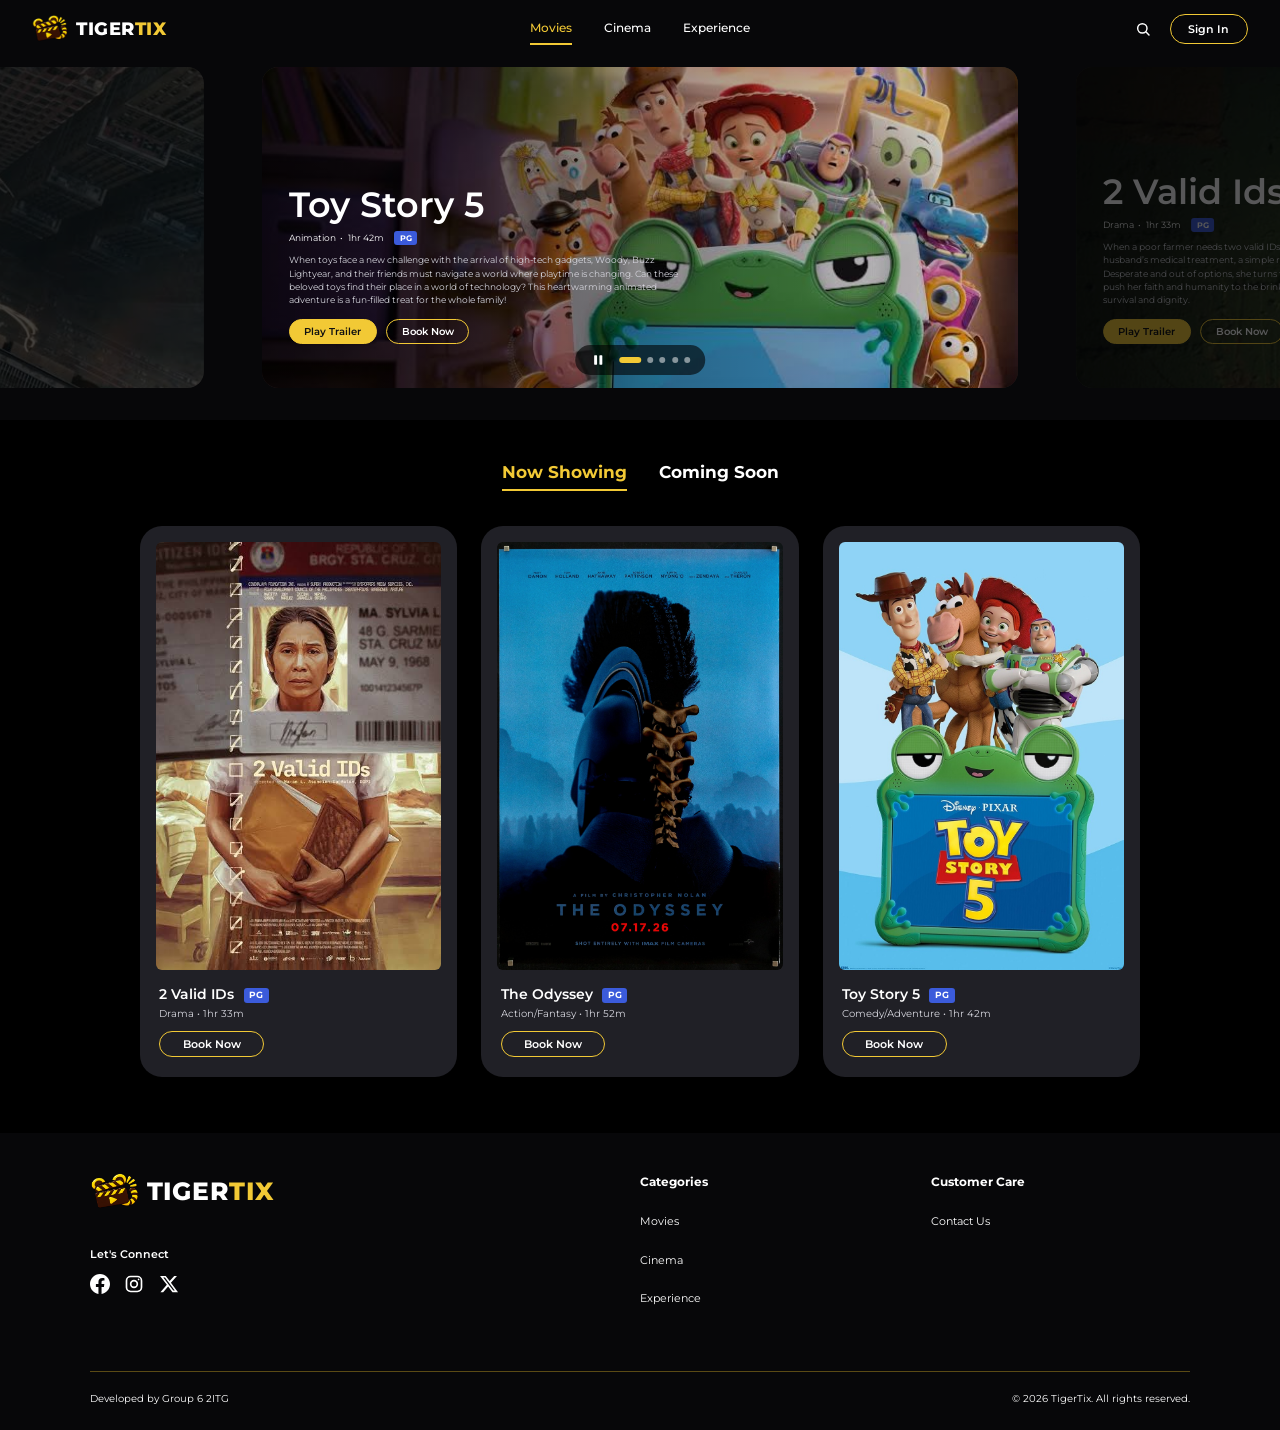
==== account-settings.html @ 4e39dcb6 "Latest Change" ====
<!DOCTYPE html>
<html lang="en">

<head>
  <meta charset="UTF-8">
  <meta name="viewport" content="width=device-width, initial-scale=1.0">
  <title>Account Settings | TigerTix</title>
  <link rel="preconnect" href="https://fonts.googleapis.com">
  <link rel="preconnect" href="https://fonts.gstatic.com" crossorigin>
  <link href="https://fonts.googleapis.com/css2?family=Montserrat:wght@400;500;600;700;800&display=swap"
    rel="stylesheet">
  <link rel="stylesheet" href="styles.css">
  <link rel="stylesheet" href="auth-modal.css">
</head>

<body>

  <!-- ================= HEADER ================= -->
  <header class="site-header">
    <a href="index.html" class="brand" aria-label="TigerTix home">
      <img src="images/logo.png" alt="TigerTix logo" class="brand-logo">
      <span class="brand-text">TIGER<span>TIX</span></span>
    </a>

    <nav class="main-nav" aria-label="Main navigation">
      <a href="index.html">Movies</a>
      <a href="cinema.html">Cinema</a>
      <a href="experience.html">Experience</a>
    </nav>

    <div class="header-actions">
      <!-- GUEST STATE -->
      <a href="#" class="btn btn-outline btn-sm" id="navSignInBtn">Sign In</a>

      <!-- SIGNED-IN STATE (hidden by default; JS reveals it) -->
      <div class="nav-user-area" id="navUserArea" role="button" tabindex="0" aria-haspopup="true" aria-expanded="false"
        aria-label="User menu">
        <!-- Yellow profile icon -->
        <div class="nav-avatar" aria-hidden="true">
          <svg viewBox="0 0 24 24" xmlns="http://www.w3.org/2000/svg">
            <path
              d="M12 12c2.7 0 4.8-2.1 4.8-4.8S14.7 2.4 12 2.4 7.2 4.5 7.2 7.2 9.3 12 12 12zm0 2.4c-3.2 0-9.6 1.6-9.6 4.8v2.4h19.2v-2.4c0-3.2-6.4-4.8-9.6-4.8z" />
          </svg>
        </div>
        <!-- Personalized greeting -->
        <span class="nav-greeting" id="navGreeting">Hi, User!</span>
        <!-- Chevron -->
        <svg class="nav-chevron" viewBox="0 0 24 24" fill="none" stroke-width="2.5" stroke-linecap="round"
          stroke-linejoin="round" aria-hidden="true">
          <polyline points="6 9 12 15 18 9"></polyline>
        </svg>

        <!-- Dropdown -->
        <div class="nav-dropdown" id="navDropdown" role="menu">
          <a href="account-settings.html" role="menuitem" class="is-active">Account Details</a>
          <a href="account-settings.html#bookings" role="menuitem">Bookings &amp; Transactions</a>
          <a href="account-settings.html#password" role="menuitem">Change Password</a>
          <div class="nav-dropdown-divider"></div>
          <a href="#" class="nav-signout" id="navSignOut" role="menuitem">Log Out</a>
        </div>
      </div>
    </div>
  </header>

  <!-- ================= ACCOUNT SETTINGS CONTENT ================= -->
  <main>
    <div class="acct-page">

      <!-- ---- Sidebar ---- -->
      <aside class="acct-sidebar">
        <div class="acct-avatar-wrap" aria-hidden="true">
          <svg viewBox="0 0 24 24" xmlns="http://www.w3.org/2000/svg">
            <path
              d="M12 12c2.7 0 4.8-2.1 4.8-4.8S14.7 2.4 12 2.4 7.2 4.5 7.2 7.2 9.3 12 12 12zm0 2.4c-3.2 0-9.6 1.6-9.6 4.8v2.4h19.2v-2.4c0-3.2-6.4-4.8-9.6-4.8z" />
          </svg>
        </div>
        <p class="acct-sidebar-name" id="sidebarName">User</p>
        <p class="acct-sidebar-email" id="sidebarEmail">user@email.com</p>
        <div class="acct-sidebar-divider"></div>
        <nav class="acct-sidebar-nav" aria-label="Account navigation">
          <a href="#" class="is-active" data-panel="details">Account Details</a>
          <a href="#" data-panel="bookings">Bookings &amp; Transactions</a>
          <a href="#" data-panel="password">Change Password</a>
          <div class="acct-sidebar-divider" style="margin:0.5rem 0"></div>
          <a href="#" class="acct-logout" id="acctLogout">Log Out</a>
        </nav>
      </aside>

      <!-- ---- Main panel ---- -->
      <section class="acct-panel" aria-live="polite">

        <!-- ACCOUNT DETAILS -->
        <div class="acct-view is-active" id="panelDetails">
          <h2 class="acct-panel-title">Edit Details</h2>
          <form id="acctDetailsForm" novalidate>
            <div class="acct-field">
              <label class="acct-label" for="acctName">Full Name</label>
              <input class="acct-input" type="text" id="acctName" placeholder="Your full name" autocomplete="name">
            </div>
            <div class="acct-field">
              <label class="acct-label" for="acctEmail">Email Address</label>
              <input class="acct-input" type="email" id="acctEmail" placeholder="Your email address"
                autocomplete="email">
            </div>
            <div class="acct-field">
              <label class="acct-label" for="acctPhone">Contact Number</label>
              <input class="acct-input" type="tel" id="acctPhone" placeholder="+63 9XX XXX XXXX" autocomplete="tel">
            </div>
            <div class="acct-panel-actions">
              <button class="acct-btn-save" type="submit">Save Changes</button>
              <button class="acct-btn-cancel" type="button" id="acctCancelDetails">Cancel</button>
            </div>
          </form>
        </div>

        <!-- BOOKINGS & TRANSACTIONS -->
        <div class="acct-view" id="panelBookings">
          <div class="acct-bookings-header">
            <h2 class="acct-panel-title" style="margin-bottom:0.25rem;">Bookings &amp; Transactions</h2>
            <p class="acct-panel-subtitle">Your upcoming and past reservations.</p>
            <div class="acct-filter-tabs">
              <button type="button" class="acct-filter-tab is-active" data-filter="all">All</button>
              <button type="button" class="acct-filter-tab" data-filter="upcoming">Upcoming</button>
              <button type="button" class="acct-filter-tab" data-filter="history">History</button>
            </div>
          </div>

          <div class="acct-bookings-list" id="acctBookingsList">
            <!-- Populated dynamically via JS -->
          </div>
        </div>

        <!-- CHANGE PASSWORD -->
        <div class="acct-view" id="panelPassword">
          <h2 class="acct-panel-title">Change Password</h2>
          <form id="acctPasswordForm" novalidate>
            <div class="acct-field">
              <label class="acct-label" for="acctCurrentPwd">Current Password</label>
              <div class="pw-field-wrap">
                <input class="acct-input" type="password" id="acctCurrentPwd" placeholder="Enter current password"
                  autocomplete="current-password">
                <button type="button" class="pw-toggle-btn" aria-label="Show/hide password">
                  <svg class="eye-icon" xmlns="http://www.w3.org/2000/svg" width="18" height="18" viewBox="0 0 24 24"
                    fill="none" stroke="currentColor" stroke-width="2" stroke-linecap="round" stroke-linejoin="round">
                    <path d="M1 12s4-8 11-8 11 8 11 8-4 8-11 8-11-8z" />
                    <circle cx="12" cy="12" r="3" />
                  </svg>
                  <svg class="eye-off-icon" xmlns="http://www.w3.org/2000/svg" width="18" height="18"
                    viewBox="0 0 24 24" fill="none" stroke="currentColor" stroke-width="2" stroke-linecap="round"
                    stroke-linejoin="round" style="display:none">
                    <path
                      d="M17.94 17.94A10.07 10.07 0 0 1 12 20c-7 0-11-8-11-8a18.45 18.45 0 0 1 5.06-5.94M9.9 4.24A9.12 9.12 0 0 1 12 4c7 0 11 8 11 8a18.5 18.5 0 0 1-2.16 3.19m-6.72-1.07a3 3 0 1 1-4.24-4.24" />
                    <line x1="1" y1="1" x2="23" y2="23" />
                  </svg>
                </button>
              </div>
            </div>
            <div class="acct-field">
              <label class="acct-label" for="acctNewPwd">New Password</label>
              <div class="pw-field-wrap">
                <input class="acct-input" type="password" id="acctNewPwd" placeholder="Enter your password"
                  autocomplete="new-password">
                <button type="button" class="pw-toggle-btn" aria-label="Show/hide password">
                  <svg class="eye-icon" xmlns="http://www.w3.org/2000/svg" width="18" height="18" viewBox="0 0 24 24"
                    fill="none" stroke="currentColor" stroke-width="2" stroke-linecap="round" stroke-linejoin="round">
                    <path d="M1 12s4-8 11-8 11 8 11 8-4 8-11 8-11-8z" />
                    <circle cx="12" cy="12" r="3" />
                  </svg>
                  <svg class="eye-off-icon" xmlns="http://www.w3.org/2000/svg" width="18" height="18"
                    viewBox="0 0 24 24" fill="none" stroke="currentColor" stroke-width="2" stroke-linecap="round"
                    stroke-linejoin="round" style="display:none">
                    <path
                      d="M17.94 17.94A10.07 10.07 0 0 1 12 20c-7 0-11-8-11-8a18.45 18.45 0 0 1 5.06-5.94M9.9 4.24A9.12 9.12 0 0 1 12 4c7 0 11 8 11 8a18.5 18.5 0 0 1-2.16 3.19m-6.72-1.07a3 3 0 1 1-4.24-4.24" />
                    <line x1="1" y1="1" x2="23" y2="23" />
                  </svg>
                </button>
              </div>
            </div>
            <div class="acct-field">
              <label class="acct-label" for="acctConfirmPwd">Confirm New Password</label>
              <div class="pw-field-wrap">
                <input class="acct-input" type="password" id="acctConfirmPwd" placeholder="Re-enter new password"
                  autocomplete="new-password">
                <button type="button" class="pw-toggle-btn" aria-label="Show/hide password">
                  <svg class="eye-icon" xmlns="http://www.w3.org/2000/svg" width="18" height="18" viewBox="0 0 24 24"
                    fill="none" stroke="currentColor" stroke-width="2" stroke-linecap="round" stroke-linejoin="round">
                    <path d="M1 12s4-8 11-8 11 8 11 8-4 8-11 8-11-8z" />
                    <circle cx="12" cy="12" r="3" />
                  </svg>
                  <svg class="eye-off-icon" xmlns="http://www.w3.org/2000/svg" width="18" height="18"
                    viewBox="0 0 24 24" fill="none" stroke="currentColor" stroke-width="2" stroke-linecap="round"
                    stroke-linejoin="round" style="display:none">
                    <path
                      d="M17.94 17.94A10.07 10.07 0 0 1 12 20c-7 0-11-8-11-8a18.45 18.45 0 0 1 5.06-5.94M9.9 4.24A9.12 9.12 0 0 1 12 4c7 0 11 8 11 8a18.5 18.5 0 0 1-2.16 3.19m-6.72-1.07a3 3 0 1 1-4.24-4.24" />
                    <line x1="1" y1="1" x2="23" y2="23" />
                  </svg>
                </button>
              </div>
            </div>
            <div class="acct-panel-actions">
              <button class="acct-btn-save" type="submit">Update Password</button>
              <button class="acct-btn-cancel" type="button" id="acctCancelPwd">Cancel</button>
            </div>
          </form>
        </div>

      </section>
    </div>
  </main>

  <!-- ================= FOOTER ================= -->
  <footer class="site-footer">
    <div class="footer-top">
      <div class="footer-brand">
        <a href="index.html" class="brand brand--lg" aria-label="TigerTix home">
          <img src="images/logo.png" alt="TigerTix logo" class="brand-logo brand-logo--lg">
          <span class="brand-text">TIGER<span>TIX</span></span>
        </a>
        <p class="connect-label">Let's Connect</p>
        <div class="socials">
          <a href="#" aria-label="Facebook">
            <svg width="20" height="20" viewBox="0 0 24 24" fill="currentColor" aria-hidden="true">
              <path
                d="M24 12.07C24 5.4 18.63 0 12 0S0 5.4 0 12.07C0 18.1 4.39 23.1 10.13 24v-8.44H7.08v-3.49h3.05V9.41c0-3.02 1.79-4.69 4.53-4.69 1.31 0 2.69.24 2.69.24v2.97h-1.52c-1.49 0-1.96.93-1.96 1.88v2.26h3.33l-.53 3.49h-2.8V24C19.61 23.1 24 18.1 24 12.07z" />
            </svg>
          </a>
          <a href="#" aria-label="Instagram">
            <svg width="20" height="20" viewBox="0 0 24 24" fill="none" stroke="currentColor" stroke-width="2"
              stroke-linecap="round" stroke-linejoin="round" aria-hidden="true">
              <rect x="3" y="3" width="18" height="18" rx="5"></rect>
              <circle cx="12" cy="12" r="4"></circle>
              <circle cx="17.5" cy="6.5" r="1" fill="currentColor" stroke="none"></circle>
            </svg>
          </a>
          <a href="#" aria-label="X (Twitter)">
            <svg width="20" height="20" viewBox="0 0 24 24" fill="currentColor" aria-hidden="true">
              <path
                d="M18.244 2.25h3.308l-7.227 8.26 8.502 11.24H16.17l-5.214-6.817L4.99 21.75H1.68l7.73-8.835L1.254 2.25H8.08l4.713 6.231zm-1.161 17.52h1.833L7.084 4.126H5.117z" />
            </svg>
          </a>
        </div>
      </div>
      <nav class="footer-col" aria-label="Categories">
        <h4>Categories</h4>
        <ul>
          <li><a href="index.html">Movies</a></li>
          <li><a href="cinema.html">Cinema</a></li>
          <li><a href="experience.html">Experience</a></li>
        </ul>
      </nav>
      <nav class="footer-col" aria-label="Customer care">
        <h4>Customer Care</h4>
        <ul>
          <li><a href="#">Contact Us</a></li>
        </ul>
      </nav>
    </div>
    <div class="footer-bottom">
      <p>Developed by Group 6 2ITG</p>
      <p>&copy; 2026 TigerTix. All rights reserved.</p>
    </div>
  </footer>

  <!-- AUTH MODAL (needed so auth-modal.js can wire logout) -->
  <div class="auth-overlay" id="authOverlay" aria-hidden="true" role="dialog" aria-modal="true"
    aria-labelledby="authDialogTitle">
    <div class="auth-card">
      <header class="auth-topbar">
        <a class="auth-topbar-brand" href="index.html" tabindex="-1">
          <img src="images/logo.png" alt="">
          <span>TIGER<span class="tix">TIX</span></span>
        </a>
        <button class="auth-close-btn" id="authCloseBtn" type="button" aria-label="Close">Back to home</button>
      </header>
      <div class="auth-body">
        <div class="auth-promo" aria-hidden="true">
          <div class="auth-film-left" id="authFilmLeft"></div>
          <div class="auth-film-right" id="authFilmRight"></div>
          <p class="auth-promo-eyebrow">Welcome to TigerTix</p>
          <h2 class="auth-promo-title" id="authDialogTitle">Your seat is<br>waiting.</h2>
          <p class="auth-promo-desc">Log in or sign up to reserve seats and get your e-ticket via email.</p>
          <div class="auth-ticket">
            <div class="auth-ticket-header">
              <span class="auth-ticket-title">TIGERTIX PASS</span>
              <span class="auth-ticket-admit">ADMIT ONE</span>
            </div>
            <div class="auth-ticket-row"><span class="auth-ticket-label">Movie</span>
              <div class="auth-ticket-bar w70"></div>
            </div>
            <div class="auth-ticket-row"><span class="auth-ticket-label">Cinema</span>
              <div class="auth-ticket-bar w55"></div>
            </div>
            <div class="auth-ticket-row"><span class="auth-ticket-label">Seat</span>
              <div class="auth-ticket-bar w35"></div>
            </div>
          </div>
        </div>
        <div class="auth-form-panel">
          <div class="auth-tabs" role="tablist">
            <button class="auth-tab active" id="authTabSignup" type="button" role="tab" aria-selected="true"
              aria-controls="authViewSignup">Sign Up</button>
            <button class="auth-tab" id="authTabLogin" type="button" role="tab" aria-selected="false"
              aria-controls="authViewLogin">Log In</button>
          </div>
          <div class="auth-view active" id="authViewSignup" role="tabpanel">
            <h3 class="auth-view-title">Create your account</h3>
            <form id="authFormSignup" novalidate>
              <div class="auth-field"><label class="auth-label" for="authSignupName">Full name</label><input
                  class="auth-input" type="text" id="authSignupName" placeholder="Enter your full name"
                  autocomplete="name" required></div>
              <div class="auth-field"><label class="auth-label" for="authSignupEmail">Email Address</label><input
                  class="auth-input" type="email" id="authSignupEmail" placeholder="Enter your email address"
                  autocomplete="email" required></div>
              <div class="auth-field"><label class="auth-label" for="authSignupPwd">Password</label><input
                  class="auth-input" type="password" id="authSignupPwd" placeholder="At least 8 characters"
                  autocomplete="new-password" required></div>
              <div class="auth-pwd-rules">
                <p class="auth-pwd-rules-title">Your password must include at least:</p>
                <div class="auth-pwd-rule" id="authRuleLen"><span class="auth-rule-dot"><svg viewBox="0 0 24 24">
                      <polyline points="20 6 9 17 4 12" />
                    </svg></span>8 characters</div>
                <div class="auth-pwd-rule" id="authRuleUpper"><span class="auth-rule-dot"><svg viewBox="0 0 24 24">
                      <polyline points="20 6 9 17 4 12" />
                    </svg></span>1 uppercase letter (A–Z)</div>
                <div class="auth-pwd-rule" id="authRuleNum"><span class="auth-rule-dot"><svg viewBox="0 0 24 24">
                      <polyline points="20 6 9 17 4 12" />
                    </svg></span>1 number (0–9)</div>
                <div class="auth-pwd-rule" id="authRuleSpecial"><span class="auth-rule-dot"><svg viewBox="0 0 24 24">
                      <polyline points="20 6 9 17 4 12" />
                    </svg></span>1 special character (!@#$%^&amp;*)</div>
              </div>
              <div class="auth-field"><label class="auth-label" for="authSignupConfirm">Confirm password</label><input
                  class="auth-input" type="password" id="authSignupConfirm" placeholder="Re-enter your password"
                  autocomplete="new-password" required></div>
              <button class="auth-submit" type="submit">Sign Up</button>
              <p class="auth-switch-prompt">Already have an account? <button type="button" id="authToLogin">Log
                  In</button></p>
            </form>
          </div>
          <div class="auth-view" id="authViewLogin" role="tabpanel">
            <h3 class="auth-view-title">Welcome back</h3>
            <form id="authFormLogin" novalidate>
              <div class="auth-field"><label class="auth-label" for="authLoginEmail">Email Address</label><input
                  class="auth-input" type="email" id="authLoginEmail" placeholder="Enter your email address"
                  autocomplete="email" required></div>
              <div class="auth-field"><label class="auth-label" for="authLoginPwd">Password</label><input
                  class="auth-input" type="password" id="authLoginPwd" placeholder="Enter your password"
                  autocomplete="current-password" required></div>
              <div class="auth-options-row">
                <label class="auth-remember"><input type="checkbox" id="authLoginRemember" checked>Remember me</label>
                <a href="#" class="auth-forgot" onclick="return false;">Forgot Password?</a>
              </div>
              <button class="auth-submit" type="submit">Log in</button>
              <p class="auth-switch-prompt">New to TigerTix? <button type="button" id="authToSignup">Sign Up</button>
              </p>
            </form>
          </div>
        </div>
      </div>
    </div>
  </div>

  <script src="auth-modal.js"></script>

  <script>
    /* Account Settings page — panel switching + pre-fill from localStorage */
    (function () {
      'use strict';

      /* ---- Pre-fill sidebar & form with stored user ---- */
      function fillUserData() {
        var user = window.TigerAuth && window.TigerAuth.getUser();
        if (!user) {
          /* Not signed in — redirect to home */
          window.location.href = 'index.html';
          return;
        }
        var sidebarName = document.getElementById('sidebarName');
        var sidebarEmail = document.getElementById('sidebarEmail');
        var acctName = document.getElementById('acctName');
        var acctEmail = document.getElementById('acctEmail');

        if (sidebarName) sidebarName.textContent = user.name || 'User';
        if (sidebarEmail) sidebarEmail.textContent = user.email || '';
        if (acctName) acctName.value = user.name || '';
        if (acctEmail) acctEmail.value = user.email || '';
      }

      /* ---- Panel switching ---- */
      var panelMap = {
        details: document.getElementById('panelDetails'),
        bookings: document.getElementById('panelBookings'),
        password: document.getElementById('panelPassword')
      };

      function showPanel(key) {
        Object.keys(panelMap).forEach(function (k) {
          if (!panelMap[k]) return;
          panelMap[k].classList.toggle('is-active', k === key);
        });
        /* Update sidebar active link */
        document.querySelectorAll('.acct-sidebar-nav a[data-panel]').forEach(function (a) {
          a.classList.toggle('is-active', a.dataset.panel === key);
        });
      }

      document.querySelectorAll('.acct-sidebar-nav a[data-panel]').forEach(function (a) {
        a.addEventListener('click', function (e) {
          e.preventDefault();
          showPanel(a.dataset.panel);
        });
      });

      /* Handle hash on load (#bookings, #password) */
      var hash = window.location.hash.replace('#', '');
      if (panelMap[hash]) showPanel(hash);

      /* ---- Log Out button in sidebar ---- */
      var logoutBtn = document.getElementById('acctLogout');
      if (logoutBtn) {
        logoutBtn.addEventListener('click', function (e) {
          e.preventDefault();
          if (window.TigerAuth) window.TigerAuth.logout();
          window.location.href = 'index.html';
        });
      }

      /* ---- Save Details form ---- */
      var detailsForm = document.getElementById('acctDetailsForm');
      if (detailsForm) {
        detailsForm.addEventListener('submit', function (e) {
          e.preventDefault();
          var name = (document.getElementById('acctName').value || '').trim();
          var email = (document.getElementById('acctEmail').value || '').trim();
          if (window.TigerAuth && name) {
            /* ↑ Replace with real API call. On success → TigerAuth.login(name, email) */
            window.TigerAuth.login(name, email);
          }
          fillUserData();
          alert('Changes saved!');
        });
      }

      /* ---- Cancel buttons ---- */
      var cancelDetails = document.getElementById('acctCancelDetails');
      if (cancelDetails) cancelDetails.addEventListener('click', fillUserData);

      var cancelPwd = document.getElementById('acctCancelPwd');
      if (cancelPwd) {
        cancelPwd.addEventListener('click', function () {
          document.getElementById('acctPasswordForm').reset();
        });
      }

      /* ---- Change Password form ---- */
      var pwdForm = document.getElementById('acctPasswordForm');
      if (pwdForm) {
        pwdForm.addEventListener('submit', function (e) {
          e.preventDefault();
          var newPwd = document.getElementById('acctNewPwd').value;
          var confirmPwd = document.getElementById('acctConfirmPwd').value;
          if (newPwd !== confirmPwd) {
            alert('Passwords do not match.');
            return;
          }
          /* ↑ Replace with real API call */
          alert('Password updated successfully!');
          pwdForm.reset();
        });
      }

      /* ---- Bookings & Transactions history ---- */
      var sampleBookings = [
        {
          id: 'TIX-001',
          movie: 'Toy Story 5',
          cinema: 'Glorietta 4',
          format: 'Regular 2D',
          showtime: 'Nov 20, 2026 \u2022 11:30 AM',
          seats: 'F10',
          total: '\u20b1350.00',
          reference: 'TIX - 001',
          poster: 'images/toystory-5.jpg',
          status: 'upcoming',
          btnText: 'View e-ticket',
          btnAction: 'ticket'
        },
        {
          id: 'TIX-002',
          movie: '2 Valid IDs',
          cinema: 'SM Mall of Asia',
          format: 'Regular 2D',
          showtime: 'Nov 6, 2026 \u2022 12:30 PM',
          seats: 'B4, B5',
          total: '\u20b1700.00',
          reference: 'TIX - 002',
          poster: 'images/2-valid-ids.jpeg',
          status: 'history',
          btnText: 'Book again',
          btnAction: 'book'
        },
        {
          id: 'TIX-003',
          movie: 'The Odyssey',
          cinema: 'Robinsons Galleria',
          format: 'Regular 2D',
          showtime: 'Nov 11, 2026 \u2022 1:30 PM',
          seats: 'A6, A7',
          total: '\u20b1700.00',
          reference: 'TIX - 003',
          poster: 'images/the-odyssey.jpg',
          status: 'history',
          btnText: 'Book again',
          btnAction: 'book'
        }
      ];

      function getBookings() {
        try {
          var stored = localStorage.getItem('tigertix_user_bookings');
          if (stored) {
            var parsed = JSON.parse(stored);
            if (Array.isArray(parsed) && parsed.length > 0) {
              return parsed;
            }
          }
        } catch (e) { }
        return sampleBookings;
      }

      var currentFilter = 'all';

      function renderBookings() {
        var listEl = document.getElementById('acctBookingsList');
        if (!listEl) return;

        var all = getBookings();
        var filtered = all.filter(function (b) {
          if (currentFilter === 'all') return true;
          return b.status === currentFilter;
        });

        if (filtered.length === 0) {
          listEl.innerHTML = '<div class="acct-empty-bookings"><p>No ' + currentFilter + ' reservations found.</p></div>';
          return;
        }

        var html = '';
        filtered.forEach(function (b) {
          var isTicket = b.btnAction === 'ticket' || b.status === 'upcoming';
          var actionAttr = isTicket
            ? 'href="booking.html?movie=' + encodeURIComponent(b.movie) + '&view=ticket&ref=' + encodeURIComponent(b.reference) + '"'
            : 'href="booking.html?movie=' + encodeURIComponent(b.movie) + '"';
          var btnClass = isTicket ? 'acct-booking-btn acct-booking-btn-ticket' : 'acct-booking-btn acct-booking-btn-book';
          var btnLabel = isTicket ? 'View e-ticket' : 'Book again';

          html += '<div class="acct-booking-card" data-status="' + b.status + '">';
          html += '  <div class="acct-booking-poster-wrap">';
          html += '    <img src="' + (b.poster || 'images/logo.png') + '" alt="' + b.movie + '" class="acct-booking-poster" onerror="this.src=\'images/logo.png\'">';
          html += '  </div>';
          html += '  <div class="acct-booking-details">';
          html += '    <div class="acct-booking-main-row">';
          html += '      <div class="acct-booking-title-group">';
          html += '        <h3 class="acct-booking-title">' + b.movie + '</h3>';
          html += '        <p class="acct-booking-subtitle">' + b.cinema + ' \u2022 ' + b.format + '</p>';
          html += '      </div>';
          html += '      <a ' + actionAttr + ' class="' + btnClass + '">' + btnLabel + '</a>';
          html += '    </div>';
          html += '    <div class="acct-booking-meta-grid">';
          html += '      <div class="acct-meta-col">';
          html += '        <span class="acct-meta-label">Showtime</span>';
          html += '        <span class="acct-meta-val">' + b.showtime + '</span>';
          html += '      </div>';
          html += '      <div class="acct-meta-col">';
          html += '        <span class="acct-meta-label">Seats</span>';
          html += '        <span class="acct-meta-val">' + b.seats + '</span>';
          html += '      </div>';
          html += '      <div class="acct-meta-col">';
          html += '        <span class="acct-meta-label">Total</span>';
          html += '        <span class="acct-meta-val">' + b.total + '</span>';
          html += '      </div>';
          html += '      <div class="acct-meta-col">';
          html += '        <span class="acct-meta-label">Reference</span>';
          html += '        <span class="acct-meta-val">' + b.reference + '</span>';
          html += '      </div>';
          html += '    </div>';
          html += '  </div>';
          html += '</div>';
        });

        listEl.innerHTML = html;
      }

      // Filter tabs click handling
      document.querySelectorAll('.acct-filter-tab').forEach(function (tab) {
        tab.addEventListener('click', function () {
          document.querySelectorAll('.acct-filter-tab').forEach(function (t) { t.classList.remove('is-active'); });
          tab.classList.add('is-active');
          currentFilter = tab.dataset.filter || 'all';
          renderBookings();
        });
      });

      renderBookings();

      /* Run after auth-modal.js has fired */
      if (document.readyState === 'loading') {
        document.addEventListener('DOMContentLoaded', fillUserData);
      } else {
        fillUserData();
      }
    })();
  </script>

</body>

</html>
---- styles.css ----
/* ================= RESET & VARIABLES ================= */
*,
*::before,
*::after {
  box-sizing: border-box;
  margin: 0;
  padding: 0;
}

:root {
  --bg: #070709;
  --bg-section: hsl(0, 0%, 0%);
  --bg-card: #202026;
  --bg-container: #1b1b22;
  --bg-container-elevated: #22222a;
  --border-container: rgba(255, 255, 255, 0.11);
  --text: #ffffff;
  --text-muted: #d4d4dc;
  --accent: #f2c935;
  --badge-bg: #3b5bdb;
  --radius: 22px;
  --font: "Montserrat", "Segoe UI", Arial, sans-serif;
}

html {
  scroll-behavior: smooth;
}

body {
  background: var(--bg);
  color: var(--text);
  font-family: var(--font);
  line-height: 1.5;
  -webkit-font-smoothing: antialiased;
}

a {
  color: inherit;
  text-decoration: none;
}

ul {
  list-style: none;
}

img {
  max-width: 100%;
  display: block;
}

.sr-only {
  position: absolute;
  width: 1px;
  height: 1px;
  margin: -1px;
  padding: 0;
  overflow: hidden;
  clip: rect(0, 0, 0, 0);
  white-space: nowrap;
  border: 0;
}

/* ================= BUTTONS & BADGES ================= */
.btn {
  display: inline-block;
  font-family: var(--font);
  font-weight: 600;
  border-radius: 999px;
  border: 1.5px solid var(--accent);
  cursor: pointer;
  transition: background 0.2s ease, color 0.2s ease, transform 0.2s ease;
  text-align: center;
}

.btn:hover {
  transform: translateY(-1px);
}

.btn-solid {
  background: var(--accent);
  color: #111;
}

.btn-solid:hover {
  background: #ffd84d;
}

.btn-outline {
  background: transparent;
  color: var(--text);
}

.btn-outline:hover {
  background: var(--accent);
  color: #111;
}

.btn-sm {
  font-size: 0.7rem;
  padding: 0.35rem 1.1rem;
}

.btn-xs {
  font-size: 0.7rem;
  padding: 0.25rem 1.4rem;
}

.badge {
  display: inline-block;
  background: var(--badge-bg);
  color: #fff;
  font-size: 0.55rem;
  font-weight: 700;
  line-height: 1;
  padding: 0.2rem 0.35rem;
  border-radius: 3px;
  vertical-align: middle;
  margin-left: 0.35rem;
}

/* ================= HEADER ================= */
.site-header {
  display: flex;
  align-items: center;
  justify-content: space-between;
  gap: 1rem;
  padding: 0.9rem 2rem;
  background: var(--bg);
  position: sticky;
  top: 0;
  z-index: 50;
}

.brand {
  display: inline-flex;
  align-items: center;
  gap: 0.55rem;
  flex-shrink: 0;
  z-index: 2;
}

/* Brand Logo Image Sizing */
.brand-logo,
.brand img {
  width: auto;
  height: 28px;
  max-height: 28px;
  max-width: 36px;
  object-fit: contain;
  flex-shrink: 0;
  display: block;
}

.brand--lg .brand-logo,
.brand--lg img {
  height: 38px;
  max-height: 38px;
  max-width: 48px;
}

.brand-text {
  font-weight: 800;
  font-size: 1.12rem;
  letter-spacing: 0.03em;
}

.brand-text span {
  color: var(--accent);
}

.brand--lg .brand-text {
  font-size: 1.55rem;
}

/* Logo placeholder: replace with <img> */
.logo-slot {
  display: inline-block;
  flex-shrink: 0;
  border: 2px dashed var(--accent);
  border-radius: 6px;
  background: rgba(242, 201, 53, 0.12);
}

.logo-slot--sm {
  width: 32px;
  height: 22px;
}

.logo-slot--md {
  width: 40px;
  height: 28px;
}

.main-nav {
  position: absolute;
  left: 50%;
  transform: translateX(-50%);
  display: flex;
  gap: 2rem;
  font-size: 0.75rem;
  font-weight: 500;
  z-index: 1;
  pointer-events: auto;
}

.main-nav a {
  padding: 0.35rem 0;
  border-bottom: 2px solid transparent;
  transition: color 0.2s ease;
}

.main-nav a:hover {
  color: var(--accent);
}

.main-nav a.active {
  color: var(--accent);
  border-bottom-color: var(--accent);
}

.header-actions {
  display: flex;
  align-items: center;
  gap: 0.85rem;
  position: relative;
  z-index: 2;
  margin-left: auto;
}

/* ================= SEARCH WIDGET =================
   When clicked, the search pill glides open to the right with a curved
   capsule border matching the Sign In button style, but slightly smaller. */
.search-widget {
  position: relative;
  display: flex;
  align-items: center;
}

.search-pill {
  display: flex;
  align-items: center;
  height: 28px;
  width: 28px;
  border-radius: 999px;
  border: 1.5px solid transparent;
  background: transparent;
  overflow: hidden;
  transition: width 0.38s cubic-bezier(0.16, 1, 0.3, 1),
    border-color 0.25s ease,
    background-color 0.25s ease,
    box-shadow 0.25s ease;
}

.search-widget.is-open .search-pill {
  width: 215px;
  border-color: var(--accent);
  background-color: #121212;
  box-shadow: 0 0 12px rgba(242, 201, 53, 0.15);
}

.search-btn {
  background: none;
  border: none;
  color: var(--text);
  cursor: pointer;
  display: inline-flex;
  align-items: center;
  justify-content: center;
  width: 28px;
  height: 28px;
  padding: 0;
  flex-shrink: 0;
  transition: color 0.2s ease, transform 0.2s ease;
}

.search-btn:hover {
  color: var(--accent);
}

.search-widget.is-open .search-btn {
  color: var(--accent);
}

.search-input {
  flex: 1;
  min-width: 0;
  height: 100%;
  background: transparent;
  border: none;
  outline: none;
  color: #ffffff;
  font-family: var(--font);
  font-size: 0.68rem;
  font-weight: 500;
  padding: 0 0.35rem 0 0.15rem;
  opacity: 0;
  transform: translateX(-12px);
  pointer-events: none;
  transition: opacity 0.22s ease, transform 0.32s cubic-bezier(0.16, 1, 0.3, 1);
}

.search-widget.is-open .search-input {
  opacity: 1;
  transform: translateX(0);
  pointer-events: auto;
}

.search-input::placeholder {
  color: #888888;
  font-size: 0.65rem;
  font-weight: 400;
}

.search-clear {
  display: inline-flex;
  align-items: center;
  justify-content: center;
  width: 18px;
  height: 18px;
  padding: 0;
  margin-right: 0.3rem;
  background: transparent;
  border: none;
  border-radius: 50%;
  color: #888888;
  cursor: pointer;
  flex-shrink: 0;
  opacity: 0;
  pointer-events: none;
  transform: scale(0.7);
  transition: opacity 0.2s ease, transform 0.2s ease, color 0.2s ease, background 0.2s ease;
}

.search-clear:hover {
  color: var(--accent);
  background: rgba(255, 255, 255, 0.1);
}

.search-clear.is-visible {
  opacity: 1;
  pointer-events: auto;
  transform: scale(1);
}

/* ================= SEARCH DROPDOWN ================= */
.search-dropdown {
  position: absolute;
  top: calc(100% + 10px);
  right: 0;
  width: 310px;
  max-height: 380px;
  background: #171717;
  border: 1px solid rgba(242, 201, 53, 0.35);
  border-radius: 14px;
  box-shadow: 0 16px 36px rgba(0, 0, 0, 0.8), 0 0 16px rgba(242, 201, 53, 0.1);
  padding: 0.6rem;
  z-index: 100;
  overflow: hidden;
  display: flex;
  flex-direction: column;
  animation: searchDropdownFade 0.22s cubic-bezier(0.16, 1, 0.3, 1);
}

.search-dropdown[hidden] {
  display: none;
}

@keyframes searchDropdownFade {
  from {
    opacity: 0;
    transform: translateY(-6px) scale(0.98);
  }

  to {
    opacity: 1;
    transform: translateY(0) scale(1);
  }
}

.search-dropdown-header {
  display: flex;
  align-items: center;
  justify-content: space-between;
  padding: 0.3rem 0.4rem 0.5rem;
  border-bottom: 1px solid #2a2a2a;
  margin-bottom: 0.4rem;
}

.search-dropdown-title {
  font-size: 0.68rem;
  font-weight: 700;
  text-transform: uppercase;
  letter-spacing: 0.05em;
  color: var(--accent);
}

.search-count-badge {
  font-size: 0.6rem;
  color: var(--text-muted);
  background: #252525;
  padding: 0.15rem 0.45rem;
  border-radius: 999px;
}

.search-results-list {
  overflow-y: auto;
  max-height: 310px;
  display: flex;
  flex-direction: column;
  gap: 0.35rem;
}

.search-results-list::-webkit-scrollbar {
  width: 5px;
}

.search-results-list::-webkit-scrollbar-thumb {
  background: #3a3a3a;
  border-radius: 999px;
}

.search-item {
  display: flex;
  align-items: center;
  gap: 0.6rem;
  padding: 0.45rem 0.5rem;
  border-radius: 8px;
  background: transparent;
  border: 1px solid transparent;
  cursor: pointer;
  transition: background 0.15s ease, border-color 0.15s ease, transform 0.15s ease;
  text-align: left;
  color: inherit;
  width: 100%;
}

.search-item:hover,
.search-item:focus-visible {
  background: #232323;
  border-color: rgba(242, 201, 53, 0.3);
  transform: translateX(2px);
  outline: none;
}

.search-item-thumb {
  width: 32px;
  height: 44px;
  border-radius: 4px;
  background: #2c2c2c;
  border: 1px dashed var(--accent);
  flex-shrink: 0;
  display: flex;
  align-items: center;
  justify-content: center;
  overflow: hidden;
}

.search-item-thumb svg {
  color: var(--accent);
  opacity: 0.75;
}

.search-item-thumb img {
  width: 100%;
  height: 100%;
  object-fit: cover;
}

.search-item-body {
  flex: 1;
  min-width: 0;
}

.search-item-title {
  font-size: 0.72rem;
  font-weight: 600;
  line-height: 1.25;
  color: #ffffff;
  display: flex;
  align-items: center;
  gap: 0.35rem;
  white-space: nowrap;
  overflow: hidden;
  text-overflow: ellipsis;
}

.search-highlight {
  color: var(--accent);
  font-weight: 700;
  background: transparent;
}

.search-item-meta {
  font-size: 0.58rem;
  color: var(--text-muted);
  margin-top: 0.15rem;
  white-space: nowrap;
  overflow: hidden;
  text-overflow: ellipsis;
}

.search-item-tag {
  display: inline-block;
  font-size: 0.52rem;
  font-weight: 600;
  padding: 0.1rem 0.35rem;
  border-radius: 3px;
  margin-top: 0.2rem;
  line-height: 1.1;
}

.search-item-tag--now {
  background: rgba(242, 201, 53, 0.18);
  color: var(--accent);
}

.search-item-tag--soon {
  background: rgba(59, 91, 219, 0.25);
  color: #748ffc;
}

.search-item-action {
  font-size: 0.62rem;
  font-weight: 600;
  color: var(--accent);
  flex-shrink: 0;
  padding: 0.25rem 0.55rem;
  border-radius: 999px;
  border: 1px solid var(--accent);
  background: transparent;
  transition: background 0.18s ease, color 0.18s ease;
}

.search-item:hover .search-item-action {
  background: var(--accent);
  color: #111;
}

/* Empty Search State */
.search-empty {
  padding: 1.4rem 0.8rem;
  text-align: center;
  color: var(--text-muted);
}

.search-empty svg {
  color: #555;
  margin-bottom: 0.4rem;
}

.search-empty-text {
  font-size: 0.7rem;
  font-weight: 600;
  color: #ffffff;
  margin-bottom: 0.2rem;
}

.search-empty-sub {
  font-size: 0.6rem;
  color: #888;
}

/* Movie Card Search Highlight & Filter States */
.movie-card.is-search-hidden {
  display: none !important;
}

@keyframes movieCardPulse {
  0% {
    box-shadow: 0 0 0 0 rgba(242, 201, 53, 0.95);
    outline: 2px solid var(--accent);
    transform: translateY(-4px) scale(1.02);
  }

  45% {
    box-shadow: 0 0 28px 6px rgba(242, 201, 53, 0.85);
    outline: 2px solid var(--accent);
    transform: translateY(-4px) scale(1.02);
  }

  100% {
    box-shadow: 0 10px 24px rgba(0, 0, 0, 0.45);
    outline: 2px solid transparent;
    transform: translateY(0) scale(1);
  }
}

.movie-card.search-highlighted {
  animation: movieCardPulse 2s cubic-bezier(0.16, 1, 0.3, 1) forwards;
}

/* In-grid empty state when search filters all cards */
.grid-search-empty {
  grid-column: 1 / -1;
  text-align: center;
  padding: 3rem 1rem;
  background: rgba(0, 0, 0, 0.25);
  border-radius: var(--radius);
  border: 1px dashed #3a3a3a;
}

.grid-search-empty h4 {
  font-size: 0.95rem;
  font-weight: 600;
  margin-bottom: 0.35rem;
  color: #ffffff;
}

.grid-search-empty p {
  font-size: 0.7rem;
  color: var(--text-muted);
  margin-bottom: 1rem;
}

.icon-btn {
  background: none;
  border: none;
  color: var(--text);
  cursor: pointer;
  display: inline-flex;
  padding: 0.25rem;
}

.icon-btn:hover {
  color: var(--accent);
}

/* ================= HERO CAROUSEL =================
   The centre banner always keeps the same size (max 920px wide).
   On wider screens you simply see more empty space / the neighbouring
   slides peeking in from the sides, so it never stretches. */
.hero {
  /* Banner is proportional to the viewport (~59vw), so it grows/shrinks with
     the window or browser zoom, with the neighbouring slides peeking in.
     The floor keeps it readable on narrow desktop windows. */
  --slide-w: max(59vw, min(640px, 88vw));
  --slide-h: calc(var(--slide-w) / 2.35);
  --gap: 4.6vw;

  /* 1u = 1% of the banner width; banner text/buttons scale with it */
  --u: calc(var(--slide-w) / 100);
  --hero-radius: calc(var(--u) * 2.2);
  --hero-pad-x: calc(var(--u) * 3.5);
  --hero-pad-bottom: calc(var(--u) * 5.8);
  --hero-content-w: calc(var(--u) * 52);
  --hero-title: max(1.6rem, calc(var(--u) * 4.7));
  --hero-meta: max(0.55rem, calc(var(--u) * 1.2));
  --hero-desc: max(0.55rem, calc(var(--u) * 1.1));
  --hero-btn: max(0.62rem, calc(var(--u) * 1.25));
  --hero-btn-py: max(0.28rem, calc(var(--u) * 0.4));
  --hero-btn-px: max(0.9rem, calc(var(--u) * 1.3));
  --hero-badge: max(0.5rem, calc(var(--u) * 0.62));

  background: var(--bg);
  padding: 0.5rem 0 2rem;
  overflow: hidden;
}

.hero-stage {
  position: relative;
  height: var(--slide-h);
  touch-action: pan-y;
  cursor: grab;
  user-select: none;
  -webkit-user-select: none;
}

.hero-stage.is-dragging {
  cursor: grabbing;
}

.hero-stage.is-dragging .hero-slide {
  transition: none !important;
  transform: translateX(calc(var(--d, 0) * (var(--slide-w) + var(--gap)) + var(--drag-x, 0px)));
}

/* ================= HERO ARROWS (FLASH ON HOVER) =================
   Clean, borderless arrows centered exactly in the space between the pages. */
.hero-arrow {
  position: absolute;
  top: 50%;
  z-index: 10;
  background: transparent;
  border: none;
  color: rgba(255, 255, 255, 0.85);
  cursor: pointer;
  display: inline-flex;
  align-items: center;
  justify-content: center;
  padding: 0.4rem;
  opacity: 0;
  pointer-events: none;
  filter: drop-shadow(0 2px 6px rgba(0, 0, 0, 0.75));
  transition: color 0.2s ease, transform 0.2s ease, opacity 0.25s ease, filter 0.2s ease;
}

/* Positioned directly in the middle of the gap between the center slide and left/right slides */
.hero-arrow--prev {
  left: max(0.8rem, calc(50% - (var(--slide-w) / 2) - (var(--gap) / 2)));
  transform: translate(-50%, -50%);
}

.hero-arrow--next {
  left: min(calc(100% - 0.8rem), calc(50% + (var(--slide-w) / 2) + (var(--gap) / 2)));
  transform: translate(-50%, -50%);
}

.hero:hover .hero-arrow,
.hero:focus-within .hero-arrow {
  opacity: 1;
  pointer-events: auto;
}

.hero:hover .hero-arrow--prev {
  animation: arrowFlashLeft 0.35s cubic-bezier(0.16, 1, 0.3, 1) forwards;
}

.hero:hover .hero-arrow--next {
  animation: arrowFlashRight 0.35s cubic-bezier(0.16, 1, 0.3, 1) forwards;
}

@keyframes arrowFlashLeft {
  0% {
    opacity: 0;
    transform: translate(-50%, -50%) translateX(-8px) scale(0.85);
    color: var(--accent);
    filter: drop-shadow(0 0 10px rgba(242, 201, 53, 0.85));
  }

  50% {
    opacity: 1;
    transform: translate(-50%, -50%) translateX(2px) scale(1.18);
    color: var(--accent);
    filter: drop-shadow(0 0 14px rgba(242, 201, 53, 0.9));
  }

  100% {
    opacity: 0.95;
    transform: translate(-50%, -50%) translateX(0) scale(1);
    color: rgba(255, 255, 255, 0.9);
    filter: drop-shadow(0 2px 6px rgba(0, 0, 0, 0.75));
  }
}

@keyframes arrowFlashRight {
  0% {
    opacity: 0;
    transform: translate(-50%, -50%) translateX(8px) scale(0.85);
    color: var(--accent);
    filter: drop-shadow(0 0 10px rgba(242, 201, 53, 0.85));
  }

  50% {
    opacity: 1;
    transform: translate(-50%, -50%) translateX(-2px) scale(1.18);
    color: var(--accent);
    filter: drop-shadow(0 0 14px rgba(242, 201, 53, 0.9));
  }

  100% {
    opacity: 0.95;
    transform: translate(-50%, -50%) translateX(0) scale(1);
    color: rgba(255, 255, 255, 0.9);
    filter: drop-shadow(0 2px 6px rgba(0, 0, 0, 0.75));
  }
}

.hero-arrow:hover {
  color: var(--accent);
  transform: translate(-50%, -50%) scale(1.24) !important;
  filter: drop-shadow(0 0 12px rgba(242, 201, 53, 0.9)) !important;
}

.hero-arrow:active {
  transform: translate(-50%, -50%) scale(0.95) !important;
}

.hero-arrow:focus-visible {
  outline: 2px solid var(--accent);
  outline-offset: 3px;
  opacity: 1;
  pointer-events: auto;
}

@media (hover: none) {
  .hero-arrow {
    opacity: 0.85;
    pointer-events: auto;
    transform: translate(-50%, -50%);
  }
}

.hero-slide {
  position: absolute;
  top: 0;
  left: 50%;
  width: var(--slide-w);
  height: 100%;
  margin-left: calc(var(--slide-w) / -2);
  border-radius: var(--hero-radius);
  overflow: hidden;
  background: #222;
  /* --d = position relative to the active slide (-1 left, 0 centre, 1 right) */
  transform: translateX(calc(var(--d, 0) * (var(--slide-w) + var(--gap))));
  opacity: 0.55;
  filter: brightness(0.6);
  cursor: pointer;
  transition: transform 0.6s cubic-bezier(0.4, 0, 0.2, 1),
    opacity 0.6s ease,
    filter 0.6s ease;
}

.hero-slide.is-active {
  opacity: 1;
  filter: none;
  cursor: auto;
}

.hero-slide.is-hidden {
  opacity: 0;
  pointer-events: none;
}

/* Hero image placeholder: replace with <img> (use object-fit: cover) */
.hero-image-slot {
  position: absolute;
  inset: 0;
  background: linear-gradient(135deg, #3a3a3a 0%, #5a5a5a 50%, #2d2d2d 100%);
  border: 2px dashed var(--accent);
  border-radius: var(--hero-radius);
}

.hero-slide img {
  position: absolute;
  inset: 0;
  width: 100%;
  height: 100%;
  object-fit: cover;
}

.hero-overlay {
  position: absolute;
  inset: 0;
  background: linear-gradient(to right, rgba(0, 0, 0, 0.75) 0%, rgba(0, 0, 0, 0.35) 55%, rgba(0, 0, 0, 0.1) 100%);
}

.hero-content {
  position: absolute;
  left: var(--hero-pad-x);
  bottom: var(--hero-pad-bottom);
  max-width: var(--hero-content-w);
}

.hero-title {
  font-size: var(--hero-title);
  font-weight: 600;
  line-height: 1.1;
  margin-bottom: 0.2em;
}

.hero-meta {
  font-size: var(--hero-meta);
  display: flex;
  align-items: center;
  gap: 0.5em;
  margin-bottom: 0.9em;
}

.hero-meta .badge {
  font-size: var(--hero-badge);
}

.hero-desc {
  font-size: var(--hero-desc);
  color: var(--text-muted);
  margin-bottom: 1.4em;
}

.hero-buttons {
  display: flex;
  gap: 0.6rem;
}

.hero-buttons .btn {
  font-size: var(--hero-btn);
  padding: var(--hero-btn-py) var(--hero-btn-px);
  white-space: nowrap;
}

/* Pause button + dots, pinned to the bottom centre of the active banner */
.hero-controls {
  position: absolute;
  left: 50%;
  bottom: 0.8rem;
  transform: translateX(-50%);
  z-index: 5;
  display: flex;
  align-items: center;
  gap: 0.7rem;
  background: rgba(0, 0, 0, 0.6);
  padding: 0.4rem 0.9rem;
  border-radius: 999px;
}

.hero-pause {
  display: inline-flex;
  align-items: center;
  justify-content: center;
  width: 18px;
  height: 18px;
  padding: 0;
  background: none;
  border: none;
  color: #fff;
  cursor: pointer;
}

.hero-pause:hover {
  color: var(--accent);
}

.hero-pause .ico-play {
  display: none;
}

.hero.is-paused .hero-pause .ico-play {
  display: block;
}

.hero.is-paused .hero-pause .ico-pause {
  display: none;
}

.hero-dots {
  display: flex;
  align-items: center;
  gap: 0.4rem;
}

.hero-dot {
  width: 6px;
  height: 6px;
  padding: 0;
  border: none;
  border-radius: 999px;
  background: rgba(255, 255, 255, 0.5);
  cursor: pointer;
  transition: width 0.3s ease, background 0.3s ease;
}

.hero-dot:hover {
  background: #fff;
}

.hero-dot.is-active {
  width: 22px;
  background: var(--accent);
}

.hero-pause:focus-visible,
.hero-dot:focus-visible {
  outline: 2px solid var(--accent);
  outline-offset: 3px;
}

@media (prefers-reduced-motion: reduce) {
  .hero-slide {
    transition: none;
  }
}

/* ================= MOVIES SECTION ================= */
.movies {
  background: var(--bg-section);
  padding: 2.5rem 1.5rem 3.5rem;
}

.tabs {
  display: flex;
  justify-content: center;
  gap: 2rem;
  margin-bottom: 2.2rem;
}

.tab {
  font-size: 1.05rem;
  font-weight: 700;
  padding-bottom: 0.2rem;
  border-bottom: 2px solid transparent;
  cursor: pointer;
  transition: color 0.2s ease;
}

.tab:hover {
  color: var(--accent);
}

/* Active tab styling (CSS-only tabs) */
#tab-now:checked~.tabs .tab-now,
#tab-soon:checked~.tabs .tab-soon {
  color: var(--accent);
  border-bottom-color: var(--accent);
}

#tab-now:focus-visible~.tabs .tab-now,
#tab-soon:focus-visible~.tabs .tab-soon {
  outline: 2px solid var(--accent);
  outline-offset: 4px;
}

/* Panels: only the selected one shows */
.movie-grid {
  display: none;
  grid-template-columns: repeat(3, minmax(0, 1fr));
  gap: 1.5rem;
  max-width: 1000px;
  margin: 0 auto;
}

#tab-now:checked~.panel-now,
#tab-soon:checked~.panel-soon {
  display: grid;
}

.movie-card {
  background: var(--bg-card);
  border-radius: var(--radius);
  padding: 1rem 1rem 1.2rem;
  transition: transform 0.25s ease, box-shadow 0.25s ease;
  cursor: pointer;
}

.movie-card:hover {
  transform: translateY(-4px);
  box-shadow: 0 10px 24px rgba(0, 0, 0, 0.45);
}

/* Poster placeholder: replace with <img> */
.poster-slot {
  width: 100%;
  aspect-ratio: 2 / 3;
  border-radius: 6px;
  margin-bottom: 0.9rem;
  background: linear-gradient(160deg, #444 0%, #2a2a2a 100%);
  border: 2px dashed var(--accent);
}

.movie-card img {
  width: 100%;
  aspect-ratio: 2 / 3;
  object-fit: cover;
  border-radius: 6px;
  margin-bottom: 0.9rem;
}

.movie-info {
  padding: 0 0.2rem;
}

.movie-title {
  font-size: 0.85rem;
  font-weight: 600;
  margin-bottom: 0.1rem;
}

.movie-meta {
  font-size: 0.62rem;
  color: var(--text-muted);
  margin-bottom: 0.6rem;
}

/* ================= FOOTER ================= */
.site-footer {
  background: var(--bg);
  padding: 2.5rem 2rem 1.5rem;
}

.footer-top {
  display: grid;
  grid-template-columns: 2fr 1fr 1fr;
  gap: 2rem;
  max-width: 1100px;
  margin: 0 auto;
  padding-bottom: 3rem;
}

.connect-label {
  font-size: 0.7rem;
  font-weight: 600;
  margin: 1.8rem 0 0.7rem;
}

.socials {
  display: flex;
  gap: 0.9rem;
}

.socials a {
  display: inline-flex;
  transition: color 0.2s ease;
}

.socials a:hover {
  color: var(--accent);
}

.footer-col h4 {
  font-size: 0.75rem;
  font-weight: 700;
  margin-bottom: 1.1rem;
}

.footer-col li {
  margin-bottom: 0.9rem;
}

.footer-col a {
  font-size: 0.7rem;
  transition: color 0.2s ease;
}

.footer-col a:hover {
  color: var(--accent);
}

.footer-bottom {
  display: flex;
  align-items: center;
  justify-content: space-between;
  flex-wrap: wrap;
  gap: 0.8rem;
  max-width: 1100px;
  margin: 0 auto;
  padding-top: 1.2rem;
  border-top: 1px solid #5a4a14;
  font-size: 0.62rem;
}

.legal {
  display: flex;
  gap: 2rem;
}

.legal a:hover {
  color: var(--accent);
}

/* ================= RESPONSIVE ================= */
@media (max-width: 900px) {
  .footer-top {
    grid-template-columns: 1fr 1fr;
  }

  .footer-brand {
    grid-column: 1 / -1;
  }
}

@media (max-width: 768px) {
  .site-header {
    padding: 0.8rem 1rem;
    flex-wrap: wrap;
  }

  .search-widget.is-open .search-pill {
    width: min(180px, calc(100vw - 200px));
  }

  .search-dropdown {
    width: min(290px, calc(100vw - 2rem));
    right: 0;
  }

  .main-nav {
    position: static;
    transform: none;
    order: 3;
    width: 100%;
    justify-content: center;
    gap: 1.5rem;
  }

  .hero {
    --slide-w: 88vw;
    --slide-h: calc(var(--slide-w) * 1.05);
    --gap: 1.8rem;
    /* phones: fixed readable sizes instead of banner-relative ones */
    --hero-radius: 20px;
    --hero-title: clamp(1.8rem, 7vw, 2.7rem);
    --hero-meta: 0.65rem;
    --hero-desc: 0.62rem;
    --hero-btn: 0.7rem;
    --hero-btn-py: 0.35rem;
    --hero-btn-px: 1.1rem;
    --hero-badge: 0.55rem;
  }

  .hero-desc {
    display: -webkit-box;
    -webkit-line-clamp: 3;
    -webkit-box-orient: vertical;
    overflow: hidden;
  }

  .hero-content {
    left: 1.2rem;
    right: 1.2rem;
    bottom: 3.5rem;
  }

  .movie-grid {
    grid-template-columns: 1fr;
    max-width: 340px;
  }

  .footer-bottom {
    flex-direction: column;
    align-items: flex-start;
  }

  /* Cinema Page Responsive */
  .cinema-hero {
    padding: 2.5rem 1.2rem 2rem;
    min-height: 380px;
  }

  .cinema-showtimes {
    padding: 1.8rem 1.2rem 3.5rem;
  }

  .cinema-movie-item {
    flex-direction: column;
    gap: 1.2rem;
    align-items: center;
    text-align: center;
  }

  .cinema-movie-poster {
    width: 170px;
  }

  .cinema-movie-title {
    justify-content: center;
  }

  .showtime-row {
    flex-direction: column;
    align-items: center;
    gap: 0.6rem;
  }

  .format-label {
    width: 100%;
    text-align: center;
  }

  .time-slots {
    justify-content: center;
  }

  .booking-toast {
    left: 1rem;
    right: 1rem;
    bottom: 1rem;
    flex-direction: column;
    text-align: center;
    gap: 0.8rem;
  }
}

/* ================= CINEMA PAGE ================= */
/* Fixed-width column: hero + showtimes share one width and never grow past it
   (extra space on big screens / zoom-out becomes empty margin). */
:root {
  --cinema-w: 1030px;
  --cinema-gutter: 2rem;
}

.cinema-hero {
  position: relative;
  width: min(var(--cinema-w), calc(100% - (var(--cinema-gutter) * 2)));
  margin: 1.5rem auto 0;
  border-radius: 14px;
  overflow: hidden;
  min-height: 440px;
  /* =========================================================================
     [CINEMA HERO DEFAULT BACKGROUND - GLORIETTA 4]
     Replace 'images/glorietta-4-cinema.avif' with any new Glorietta 4 photo file.
     ========================================================================= */
  background-image:
    linear-gradient(to right, rgba(0, 0, 0, 0.95) 0%, rgba(0, 0, 0, 0.75) 45%, rgba(0, 0, 0, 0.35) 100%),
    linear-gradient(to top, #000000 0%, rgba(0, 0, 0, 0.7) 40%, transparent 80%),
    url('images/glorietta-4-cinema.avif');
  background-size: cover;
  background-position: center 55%;
  background-repeat: no-repeat;
  display: flex;
  align-items: flex-end;
  padding: 3.5rem 2rem 2.8rem;
  transition: background-image 0.4s ease;
}

.cinema-hero-content {
  max-width: 100%;
  position: relative;
  z-index: 2;
}

.cinema-title {
  font-size: clamp(2rem, 4vw, 2.8rem);
  font-weight: 700;
  line-height: 1.15;
  margin-bottom: 0.35rem;
  letter-spacing: -0.01em;
  color: #ffffff;
}

.cinema-location {
  font-size: 0.84rem;
  color: #d1d5db;
  line-height: 1.5;
  margin-bottom: 1.1rem;
}

.cinema-desc {
  font-size: 0.76rem;
  line-height: 1.7;
  color: #b5b5b5;
  max-width: 820px;
}

/* Showtimes Section */
.cinema-showtimes {
  background: var(--bg);
  padding: 2.5rem var(--cinema-gutter) 5.5rem;
  max-width: calc(var(--cinema-w) + (var(--cinema-gutter) * 2));
  margin: 0 auto;
}

.showtimes-heading {
  font-size: 1.65rem;
  font-weight: 700;
  margin-bottom: 1.6rem;
  color: #ffffff;
}

/* Date Selector Cards (Expanded evenly across full width) */
.date-picker {
  display: flex;
  gap: 0.85rem;
  overflow-x: auto;
  padding-bottom: 0.7rem;
  scrollbar-width: none;
}

.date-picker--expanded {
  display: grid;
  grid-template-columns: repeat(7, 1fr);
  gap: 0.85rem;
  width: 100%;
  overflow-x: visible;
  padding-bottom: 0;
}

@media (max-width: 860px) {
  .date-picker--expanded {
    display: flex;
    overflow-x: auto;
    padding-bottom: 0.7rem;
  }
}

.date-picker::-webkit-scrollbar {
  display: none;
}

.date-card {
  min-width: 0;
  width: 100%;
  height: 82px;
  flex-shrink: 0;
  background: #1b1b1e;
  border: 1px solid rgba(255, 255, 255, 0.08);
  border-radius: 14px;
  display: flex;
  flex-direction: column;
  align-items: center;
  justify-content: center;
  cursor: pointer;
  transition: all 0.22s cubic-bezier(0.16, 1, 0.3, 1);
  padding: 0.45rem 0.2rem;
}

@media (max-width: 860px) {
  .date-card {
    width: 76px;
  }
}

.date-card:hover {
  border-color: rgba(242, 201, 53, 0.4);
  transform: translateY(-2px);
}

.date-card .date-label {
  font-size: 0.75rem;
  font-weight: 500;
  color: #9ca3af;
  margin-bottom: 0.2rem;
  text-transform: capitalize;
  transition: color 0.2s ease;
}

.date-card .date-day {
  font-size: 1.65rem;
  font-weight: 700;
  color: #ffffff;
  line-height: 1;
  transition: color 0.2s ease;
}

.date-card.is-active {
  background: var(--accent);
  border-color: var(--accent);
  transform: translateY(-2px);
  box-shadow: 0 4px 18px rgba(242, 201, 53, 0.35);
}

.date-card.is-active .date-label {
  color: #111111;
  font-weight: 700;
}

.date-card.is-active .date-day {
  color: #111111;
  font-weight: 800;
}

/* Capsule Format Track (Matching Reference Pill Row) */
.cinema-format-track {
  display: flex;
  align-items: center;
  justify-content: space-between;
  gap: 0.5rem;
  background: #131316;
  border: 1px solid rgba(255, 255, 255, 0.1);
  border-radius: 999px;
  padding: 0.35rem 0.45rem;
  margin-top: 1.4rem;
  margin-bottom: 2.8rem;
  width: 100%;
}

.cinema-fmt-btn {
  display: inline-flex;
  align-items: center;
  justify-content: center;
  gap: 0.55rem;
  font-family: var(--font);
  font-size: 0.82rem;
  font-weight: 500;
  color: #ffffff;
  background: transparent;
  border: 1px solid transparent;
  border-radius: 999px;
  padding: 0.52rem 1.4rem;
  cursor: pointer;
  transition: all 0.2s ease;
  white-space: nowrap;
  flex: 1;
}

.cinema-fmt-count {
  font-size: 0.68rem;
  font-weight: 700;
  width: 17px;
  height: 17px;
  border-radius: 50%;
  display: inline-flex;
  align-items: center;
  justify-content: center;
  background: #2b2b30;
  color: #888890;
  transition: all 0.2s ease;
}

.cinema-fmt-btn:hover {
  color: var(--accent);
}

.cinema-fmt-btn.is-active {
  background: #19191d;
  border-color: var(--accent);
  color: #ffffff;
}

.cinema-fmt-btn.is-active .cinema-fmt-count {
  background: var(--accent);
  color: #0b0b0d;
}

@media (max-width: 768px) {
  .cinema-format-track {
    overflow-x: auto;
    scrollbar-width: none;
    justify-content: flex-start;
  }

  .cinema-format-track::-webkit-scrollbar {
    display: none;
  }

  .cinema-fmt-btn {
    flex: none;
    padding: 0.45rem 1rem;
  }
}

/* Cinema Movies Showtimes List */
.cinema-movies-list {
  display: flex;
  flex-direction: column;
}

.cinema-movie-item {
  display: flex;
  gap: 2.4rem;
  padding: 2.6rem 0;
  border-top: 1px solid #222222;
  align-items: flex-start;
  transition: opacity 0.25s ease;
}

.cinema-movie-item:last-child {
  padding-bottom: 1rem;
}

.cinema-movie-poster {
  width: 175px;
  aspect-ratio: 2 / 3;
  border-radius: 14px;
  overflow: hidden;
  flex-shrink: 0;
  box-shadow: 0 10px 26px rgba(0, 0, 0, 0.65);
  background: #1f1f1f;
  border: 1px solid rgba(255, 255, 255, 0.08);
}

.cinema-movie-poster img {
  width: 100%;
  height: 100%;
  object-fit: cover;
  display: block;
}

.cinema-movie-info {
  flex: 1;
  min-width: 0;
}

.cinema-movie-title {
  font-size: 1.52rem;
  font-weight: 700;
  color: #ffffff;
  display: flex;
  align-items: center;
  gap: 0.6rem;
  margin-bottom: 0.35rem;
}

.badge-pg {
  background: #3b82f6;
  color: #ffffff;
  font-size: 0.68rem;
  font-weight: 800;
  padding: 0.18rem 0.48rem;
  border-radius: 4px;
  vertical-align: middle;
}

.cinema-movie-meta {
  font-size: 0.78rem;
  color: #9ca3af;
  margin-bottom: 0.3rem;
}

.cinema-movie-cast {
  font-size: 0.72rem;
  color: #71717a;
  margin-bottom: 1.6rem;
  line-height: 1.45;
}

/* Showtime Rows */
.showtime-rows {
  display: flex;
  flex-direction: column;
  gap: 1.25rem;
}

.showtime-row {
  display: flex;
  align-items: center;
  gap: 2rem;
  flex-wrap: wrap;
}

.showtime-row.is-hidden {
  display: none !important;
}

.format-label {
  width: 165px;
  flex-shrink: 0;
  font-size: 0.85rem;
  font-weight: 700;
  letter-spacing: 0.05em;
  text-transform: uppercase;
}

.format-label--regular {
  color: #cfcfcf;
}

.format-label--directors-club {
  color: var(--accent);
}

.format-label--screenx {
  color: #a78bfa;
}

.time-slots {
  display: flex;
  gap: 0.95rem;
  flex-wrap: wrap;
  align-items: center;
}

/* Ticket Notched Time Slot Button */
.time-btn {
  position: relative;
  background: #282828;
  color: #ffffff;
  font-family: var(--font);
  font-size: 0.82rem;
  font-weight: 500;
  padding: 0.58rem 1.45rem;
  border: none;
  border-radius: 6px;
  cursor: pointer;
  transition: all 0.2s cubic-bezier(0.16, 1, 0.3, 1);
  overflow: visible;
  letter-spacing: 0.02em;
}

/* Cutout notches on left & right sides */
.time-btn::before,
.time-btn::after {
  content: "";
  position: absolute;
  top: 50%;
  width: 9px;
  height: 9px;
  background: var(--bg);
  border-radius: 50%;
  transform: translateY(-50%);
  transition: all 0.2s ease;
}

.time-btn::before {
  left: -4.5px;
}

.time-btn::after {
  right: -4.5px;
}

.time-btn:hover {
  background: var(--accent);
  color: #111111;
  transform: translateY(-2px);
  box-shadow: 0 4px 14px rgba(242, 201, 53, 0.4);
}

.time-btn:active {
  transform: translateY(0);
}

/* Selected Toast / Booking Confirmation */
.booking-toast {
  position: fixed;
  bottom: 2rem;
  right: 2rem;
  background: #181818;
  border: 1px solid var(--accent);
  border-radius: 14px;
  padding: 1rem 1.4rem;
  box-shadow: 0 16px 36px rgba(0, 0, 0, 0.8), 0 0 20px rgba(242, 201, 53, 0.15);
  display: flex;
  align-items: center;
  gap: 1.2rem;
  z-index: 1000;
  animation: toastSlideUp 0.3s cubic-bezier(0.16, 1, 0.3, 1);
}

@keyframes toastSlideUp {
  from {
    opacity: 0;
    transform: translateY(20px);
  }

  to {
    opacity: 1;
    transform: translateY(0);
  }
}

.booking-toast-info h4 {
  font-size: 0.82rem;
  font-weight: 700;
  color: #ffffff;
  margin-bottom: 0.15rem;
}

.booking-toast-info p {
  font-size: 0.68rem;
  color: #a3a3a3;
}

.booking-toast-info p span {
  color: var(--accent);
  font-weight: 600;
}

.booking-toast-btn {
  background: var(--accent);
  color: #111111;
  font-family: var(--font);
  font-size: 0.72rem;
  font-weight: 700;
  padding: 0.45rem 1.1rem;
  border-radius: 999px;
  border: none;
  cursor: pointer;
  transition: background 0.2s ease, transform 0.2s ease;
  white-space: nowrap;
}

.booking-toast-btn:hover {
  background: #ffd84d;
  transform: translateY(-1px);
}

.booking-toast-close {
  background: none;
  border: none;
  color: #71717a;
  cursor: pointer;
  padding: 0.2rem;
  font-size: 1.1rem;
  line-height: 1;
}

.booking-toast-close:hover {
  color: #ffffff;
}

/* Cinema page: phone gutter (placed last so it wins over the base :root value) */
@media (max-width: 768px) {
  :root {
    --cinema-gutter: 1.2rem;
  }
}


/* ==========================================================================
   EXPERIENCE PAGE STYLES & HCI MICRO-ANIMATIONS
   ========================================================================== */
.experience-page {
  background-color: var(--bg);
}

/* Hero Section with Gold Radial Glow */
.exp-hero {
  position: relative;
  background: radial-gradient(85% 65% at 50% 0%, rgba(242, 201, 53, 0.16) 0%, rgba(20, 18, 12, 0.45) 55%, var(--bg) 100%);
  padding: 4.8rem 1.5rem 3.5rem;
  text-align: center;
  border-bottom: 1px solid rgba(255, 255, 255, 0.05);
}

.exp-hero-container {
  max-width: 820px;
  margin: 0 auto;
}

.exp-hero-tag {
  display: inline-block;
  font-size: 0.76rem;
  font-weight: 800;
  letter-spacing: 0.14em;
  color: var(--accent);
  margin-bottom: 1.1rem;
  text-transform: uppercase;
}

.exp-hero-title {
  font-size: clamp(2.3rem, 5vw, 3.4rem);
  font-weight: 800;
  color: #ffffff;
  letter-spacing: -0.02em;
  line-height: 1.15;
  margin-bottom: 1.1rem;
}

.exp-hero-subtitle {
  font-size: 0.95rem;
  line-height: 1.65;
  color: #a1a1aa;
  max-width: 620px;
  margin: 0 auto 2.2rem;
}

/* Static Format Indicator Badges (Matching Reference Photo) */
.exp-pill-badges {
  display: inline-flex;
  align-items: center;
  justify-content: center;
  gap: 1.5rem;
  max-width: 100%;
  flex-wrap: wrap;
  margin-top: 0.6rem;
}

.exp-pill-badge {
  font-family: var(--font);
  font-size: 0.86rem;
  font-weight: 600;
  color: #d4d4d8;
  padding: 0.62rem 1.85rem;
  border-radius: 999px;
  background: #232328;
  border: 1px solid rgba(255, 255, 255, 0.08);
  white-space: nowrap;
  letter-spacing: 0.01em;
  user-select: none;
  box-shadow: 0 4px 14px rgba(0, 0, 0, 0.35);
}

@media (max-width: 640px) {
  .exp-pill-badges {
    gap: 0.85rem;
  }

  .exp-pill-badge {
    padding: 0.5rem 1.25rem;
    font-size: 0.8rem;
  }
}

/* Showcase Section */
.exp-showcase-section {
  padding: 4.5rem 1.5rem 6.5rem;
  background: var(--bg);
}

.exp-container {
  max-width: 1060px;
  margin: 0 auto;
  display: flex;
  flex-direction: column;
  gap: 5.5rem;
}

/* Individual Experience Card */
.exp-card {
  display: grid;
  grid-template-columns: 1.05fr 1fr;
  gap: 3.5rem;
  align-items: center;
  padding: 1.5rem 0;
  border-bottom: 1px solid rgba(255, 255, 255, 0.06);
  scroll-margin-top: 6rem;
  transition: transform 0.35s cubic-bezier(0.16, 1, 0.3, 1), opacity 0.35s ease;
}

.exp-card:last-of-type {
  border-bottom: none;
}

.exp-card--image-right {
  grid-template-columns: 1fr 1.05fr;
}

/* Media Box */
.exp-card-media {
  width: 100%;
}

.exp-card-img-wrap {
  width: 100%;
  aspect-ratio: 16 / 10;
  border-radius: 16px;
  overflow: hidden;
  background: #18181b;
  border: 1px solid rgba(255, 255, 255, 0.08);
  box-shadow: 0 16px 36px rgba(0, 0, 0, 0.6);
  transition: transform 0.35s cubic-bezier(0.16, 1, 0.3, 1), box-shadow 0.35s ease, border-color 0.35s ease;
}

.exp-card:hover .exp-card-img-wrap {
  transform: translateY(-4px) scale(1.015);
  box-shadow: 0 22px 45px rgba(0, 0, 0, 0.75), 0 0 25px rgba(242, 201, 53, 0.08);
  border-color: rgba(242, 201, 53, 0.3);
}

.exp-card-img {
  width: 100%;
  height: 100%;
  object-fit: cover;
  display: block;
}

/* Card Content Details */
.exp-card-content {
  display: flex;
  flex-direction: column;
  align-items: flex-start;
}

.exp-card-label {
  font-size: 0.78rem;
  font-weight: 800;
  letter-spacing: 0.1em;
  text-transform: uppercase;
  margin-bottom: 0.55rem;
}

.exp-card-label--regular {
  color: #a1a1aa;
}

.exp-card-label--imax {
  color: #38bdf8;
}

.exp-card-label--screenx {
  color: #c084fc;
}

.exp-card-label--dc {
  color: var(--accent);
}

.exp-card-title {
  font-size: clamp(1.8rem, 3.2vw, 2.35rem);
  font-weight: 800;
  color: #ffffff;
  letter-spacing: -0.015em;
  line-height: 1.2;
  margin-bottom: 0.85rem;
}

.exp-card-desc {
  font-size: 0.88rem;
  line-height: 1.65;
  color: #a1a1aa;
  margin-bottom: 1.6rem;
}

/* Feature Checkmark List */
.exp-feature-list {
  list-style: none;
  padding: 0;
  margin: 0 0 2.2rem;
  display: flex;
  flex-direction: column;
  gap: 0.75rem;
  width: 100%;
}

.exp-feature-list li {
  display: flex;
  align-items: center;
  gap: 0.75rem;
  font-size: 0.85rem;
  color: #e4e4e7;
  font-weight: 500;
}

.exp-check-icon {
  width: 18px;
  height: 18px;
  stroke: var(--accent);
  flex-shrink: 0;
  filter: drop-shadow(0 2px 6px rgba(242, 201, 53, 0.4));
}

/* Call to Action Button */
.exp-action-row {
  margin-top: auto;
}

.exp-cta-btn {
  display: inline-flex;
  align-items: center;
  justify-content: center;
  font-family: var(--font);
  font-size: 0.82rem;
  font-weight: 700;
  color: var(--accent);
  background: transparent;
  border: 1.5px solid var(--accent);
  border-radius: 999px;
  padding: 0.62rem 1.65rem;
  text-decoration: none;
  transition: all 0.25s cubic-bezier(0.16, 1, 0.3, 1);
}

.exp-cta-btn:hover {
  background: var(--accent);
  color: #0b0b0d;
  transform: translateY(-2px);
  box-shadow: 0 6px 18px rgba(242, 201, 53, 0.35);
}

.exp-cta-btn:active {
  transform: translateY(0);
}

/* Bottom "Ready to book?" Banner */
.exp-bottom-banner {
  background: var(--bg-container);
  border: 1px solid var(--border-container);
  border-radius: 20px;
  padding: 2.2rem 2.8rem;
  display: flex;
  align-items: center;
  justify-content: space-between;
  gap: 2rem;
  margin-top: 1.5rem;
  box-shadow: 0 12px 30px rgba(0, 0, 0, 0.5);
}

.exp-bottom-banner-text h3 {
  font-size: 1.5rem;
  font-weight: 800;
  color: #ffffff;
  margin-bottom: 0.35rem;
}

.exp-bottom-banner-text p {
  font-size: 0.85rem;
  color: #a1a1aa;
}

.exp-bottom-banner-btn {
  display: inline-flex;
  align-items: center;
  justify-content: center;
  background: var(--accent);
  color: #0b0b0d;
  font-family: var(--font);
  font-size: 0.9rem;
  font-weight: 700;
  text-decoration: none;
  padding: 0.75rem 2.1rem;
  border-radius: 999px;
  white-space: nowrap;
  transition: all 0.25s cubic-bezier(0.16, 1, 0.3, 1);
  box-shadow: 0 4px 16px rgba(242, 201, 53, 0.3);
}

.exp-bottom-banner-btn:hover {
  background: #ffd84d;
  transform: translateY(-2px);
  box-shadow: 0 8px 22px rgba(242, 201, 53, 0.45);
}

/* Responsive Adaptations for Experience Page */
@media (max-width: 900px) {

  .exp-card,
  .exp-card--image-right {
    grid-template-columns: 1fr;
    gap: 2.2rem;
  }

  .exp-card--image-right .exp-card-media {
    order: -1;
  }

  .exp-bottom-banner {
    flex-direction: column;
    text-align: center;
    padding: 2rem 1.5rem;
  }

  .exp-bottom-banner-btn {
    width: 100%;
  }
}


/* ==========================================================================
   CINEMA SEARCH & DIRECTORY VIEW (Search For Your Cinema)
   ========================================================================== */
.cinema-search-section {
  padding: 3.5rem 1.5rem 1.5rem;
  max-width: 1100px;
  margin: 0 auto;
}

.cinema-search-container {
  width: 100%;
}

.cinema-search-title {
  font-size: clamp(2rem, 4.2vw, 2.7rem);
  font-weight: 800;
  color: #ffffff;
  letter-spacing: -0.02em;
  margin-bottom: 0.5rem;
}

.cinema-search-subtitle {
  font-size: 0.92rem;
  color: #a1a1aa;
  margin-bottom: 2rem;
}

/* Big Search Filter Card */
.cinema-filter-card {
  background: var(--bg-container);
  border: 1px solid var(--border-container);
  border-radius: 18px;
  padding: 1.8rem 2rem;
  display: flex;
  flex-direction: column;
  gap: 1.4rem;
  box-shadow: 0 12px 36px rgba(0, 0, 0, 0.45);
}

.cinema-search-bar {
  position: relative;
  width: 100%;
  display: flex;
  align-items: center;
  background: #0f0f14;
  border: 1px solid rgba(255, 255, 255, 0.15);
  border-radius: 999px;
  padding: 0.35rem 1.25rem;
  transition: all 0.25s ease;
}

.cinema-search-bar:focus-within {
  border-color: var(--accent);
  box-shadow: 0 0 0 3px rgba(242, 201, 53, 0.15);
}

.cinema-search-icon {
  stroke: #71717a;
  flex-shrink: 0;
  margin-right: 0.75rem;
}

.cinema-search-bar input {
  width: 100%;
  background: transparent;
  border: none;
  outline: none;
  color: #ffffff;
  font-family: var(--font);
  font-size: 0.88rem;
  padding: 0.55rem 0;
}

.cinema-search-bar input::placeholder {
  color: #52525b;
}

.cinema-clear-btn {
  background: none;
  border: none;
  color: #a1a1aa;
  font-size: 1.3rem;
  cursor: pointer;
  padding: 0 0.4rem;
  line-height: 1;
}

.cinema-clear-btn:hover {
  color: #ffffff;
}

/* Filter Rows */
.cinema-filter-row {
  display: flex;
  align-items: center;
  gap: 2rem;
  flex-wrap: wrap;
}

.cinema-filter-label {
  font-size: 0.76rem;
  font-weight: 800;
  color: #ffffff;
  letter-spacing: 0.08em;
  width: 95px;
  flex-shrink: 0;
  text-transform: uppercase;
}

.cinema-filter-pills {
  display: flex;
  align-items: center;
  gap: 0.65rem;
  flex-wrap: wrap;
}

.cinema-pill {
  font-family: var(--font);
  font-size: 0.82rem;
  font-weight: 600;
  color: #d4d4d8;
  background: #1e1e24;
  border: 1px solid rgba(255, 255, 255, 0.08);
  border-radius: 999px;
  padding: 0.48rem 1.35rem;
  cursor: pointer;
  white-space: nowrap;
  transition: all 0.2s cubic-bezier(0.16, 1, 0.3, 1);
}

.cinema-pill:hover {
  border-color: rgba(255, 255, 255, 0.25);
  color: #ffffff;
}

.cinema-pill.is-active {
  background: var(--accent);
  color: #0b0b0d;
  font-weight: 700;
  border-color: var(--accent);
  box-shadow: 0 2px 10px rgba(242, 201, 53, 0.35);
}

/* Cinema Grid Section */
.cinema-grid-section {
  padding: 1.5rem 1.5rem 5.5rem;
  max-width: 1100px;
  margin: 0 auto;
}

.cinema-count-row {
  margin-bottom: 1.6rem;
}

.cinema-count-text {
  font-size: 0.95rem;
  font-weight: 700;
  color: #ffffff;
}

.cinema-card-grid {
  display: grid;
  grid-template-columns: repeat(3, 1fr);
  gap: 1.6rem;
}

@media (max-width: 1024px) {
  .cinema-card-grid {
    grid-template-columns: repeat(2, 1fr);
  }
}

@media (max-width: 640px) {
  .cinema-card-grid {
    grid-template-columns: 1fr;
  }
}

/* Individual Cinema Card */
.cinema-card {
  background: var(--bg-container);
  border: 1px solid var(--border-container);
  border-radius: 16px;
  overflow: hidden;
  display: flex;
  flex-direction: column;
  transition: transform 0.28s cubic-bezier(0.16, 1, 0.3, 1), border-color 0.28s ease, box-shadow 0.28s ease;
  box-shadow: 0 10px 24px rgba(0, 0, 0, 0.45);
}

.cinema-card:hover {
  transform: translateY(-4px);
  border-color: rgba(242, 201, 53, 0.35);
  box-shadow: 0 16px 32px rgba(0, 0, 0, 0.65), 0 0 20px rgba(242, 201, 53, 0.08);
}

.cinema-card.is-filtered-out {
  display: none !important;
}

.cinema-card-media {
  width: 100%;
  aspect-ratio: 16 / 10;
  background: #1a1a1e;
  overflow: hidden;
}

.cinema-card-img {
  width: 100%;
  height: 100%;
  object-fit: cover;
  display: block;
  transition: transform 0.4s ease;
}

.cinema-card:hover .cinema-card-img {
  transform: scale(1.04);
}

.cinema-card-body {
  padding: 1.35rem 1.4rem 1.5rem;
  display: flex;
  flex-direction: column;
  flex: 1;
}

.cinema-card-name {
  font-size: 1.25rem;
  font-weight: 800;
  color: #ffffff;
  margin-bottom: 0.45rem;
}

.cinema-card-address {
  display: flex;
  align-items: center;
  gap: 0.4rem;
  font-size: 0.78rem;
  color: #a1a1aa;
  margin-bottom: 1.1rem;
}

.cinema-pin-icon {
  width: 14px;
  height: 14px;
  fill: var(--accent);
  flex-shrink: 0;
}

/* Experience Tags inside Cinema Card */
.cinema-card-tags {
  display: flex;
  align-items: center;
  gap: 0.45rem;
  flex-wrap: wrap;
  margin-bottom: 1.5rem;
}

.cinema-tag {
  font-size: 0.72rem;
  font-weight: 600;
  padding: 0.28rem 0.85rem;
  border-radius: 999px;
  background: #1c1c21;
  color: #a1a1aa;
  border: 1px solid rgba(255, 255, 255, 0.08);
}

.cinema-tag--regular {
  color: #d4d4d8;
  border-color: rgba(255, 255, 255, 0.15);
}

.cinema-tag--imax {
  color: #38bdf8;
  border-color: rgba(56, 189, 248, 0.35);
}

.cinema-tag--screenx {
  color: #c084fc;
  border-color: rgba(192, 132, 252, 0.35);
}

.cinema-tag--dc {
  color: var(--accent);
  border-color: rgba(242, 201, 53, 0.35);
}

/* View Showtimes Button on Cinema Card */
.cinema-view-showtimes-btn {
  margin-top: auto;
  width: 100%;
  font-family: var(--font);
  font-size: 0.84rem;
  font-weight: 700;
  color: var(--accent);
  background: transparent;
  border: 1.5px solid var(--accent);
  border-radius: 999px;
  padding: 0.65rem 1rem;
  cursor: pointer;
  text-align: center;
  transition: all 0.22s cubic-bezier(0.16, 1, 0.3, 1);
}

.cinema-view-showtimes-btn:hover {
  background: var(--accent);
  color: #0b0b0d;
  box-shadow: 0 4px 14px rgba(242, 201, 53, 0.35);
  transform: translateY(-2px);
}

.cinema-view-showtimes-btn:active {
  transform: translateY(0);
}

/* Empty State */
.cinema-empty-state {
  text-align: center;
  padding: 4rem 1.5rem;
  background: var(--bg-container);
  border-radius: 16px;
  border: 1px dashed var(--border-container);
  margin-top: 1rem;
}

.cinema-empty-state p {
  color: #a1a1aa;
  margin-bottom: 1.2rem;
  font-size: 0.95rem;
}

/* Back to All Cinemas Breadcrumb Bar */
.cinema-back-bar {
  background: #0e0e11;
  border-bottom: 1px solid rgba(255, 255, 255, 0.08);
  padding: 0.95rem 1.5rem;
  position: sticky;
  top: 0;
  z-index: 20;
  backdrop-filter: blur(12px);
  -webkit-backdrop-filter: blur(12px);
}

.cinema-back-container {
  max-width: var(--cinema-w);
  margin: 0 auto;
}

.cinema-back-btn {
  display: inline-flex;
  align-items: center;
  gap: 0.6rem;
  font-family: var(--font);
  font-size: 0.84rem;
  font-weight: 700;
  color: var(--accent);
  background: none;
  border: none;
  cursor: pointer;
  padding: 0.3rem 0.6rem;
  border-radius: 6px;
  transition: all 0.2s ease;
}

.cinema-back-btn:hover {
  color: #ffd84d;
  transform: translateX(-3px);
}
---- auth-modal.css ----
/* ==========================================================================
   TIGERTIX AUTH MODAL — Sign In / Sign Up
   ========================================================================== */

/* Overlay backdrop */
.auth-overlay {
  position: fixed;
  inset: 0;
  z-index: 10000;
  background: rgba(0, 0, 0, 0.82);
  backdrop-filter: blur(8px);
  -webkit-backdrop-filter: blur(8px);
  display: flex;
  align-items: center;
  justify-content: center;
  padding: 1.5rem;
  opacity: 0;
  visibility: hidden;
  transition: opacity 0.28s ease, visibility 0.28s ease;
}

.auth-overlay.is-open {
  opacity: 1;
  visibility: visible;
}

/* Card (landscape, two-column) */
.auth-card {
  width: 100%;
  max-width: 1000px;
  height: auto;
  min-height: 580px;
  max-height: calc(100vh - 3rem);
  background: #0d0d10;
  border: 1px solid rgba(255,255,255,0.1);
  border-radius: 22px;
  overflow: hidden;
  display: flex;
  flex-direction: column;
  box-shadow: 0 28px 70px rgba(0,0,0,0.9), 0 0 40px rgba(242,201,53,0.07);
  transform: translateY(18px) scale(0.97);
  transition: transform 0.3s cubic-bezier(0.16,1,0.3,1);
}

.auth-overlay.is-open .auth-card {
  transform: translateY(0) scale(1);
}

/* ---- Top bar ---- */
.auth-topbar {
  display: flex;
  align-items: center;
  justify-content: space-between;
  padding: 1.1rem 2rem;
  background: #09090c;
  border-bottom: 1px solid rgba(255,255,255,0.07);
  flex-shrink: 0;
}

.auth-topbar-brand {
  display: flex;
  align-items: center;
  gap: 0.6rem;
  font-size: 1.15rem;
  font-weight: 800;
  color: #fff;
  letter-spacing: 0.04em;
  text-decoration: none;
}

.auth-topbar-brand img {
  width: 24px;
  height: 24px;
  border-radius: 4px;
  object-fit: cover;
}

.auth-topbar-brand .tix {
  color: #f2c935;
}

.auth-close-btn {
  background: none;
  border: none;
  font-family: inherit;
  font-size: 0.84rem;
  font-weight: 600;
  color: #a1a1aa;
  cursor: pointer;
  padding: 0.3rem 0.5rem;
  transition: color 0.2s ease;
}

.auth-close-btn:hover {
  color: #f2c935;
}

/* ---- Body: left promo + right form ---- */
.auth-body {
  display: grid;
  grid-template-columns: 420px 1fr;
  flex: 1;
  overflow: hidden;
}

/* ---- Left: promo panel ---- */
.auth-promo {
  position: relative;
  background: radial-gradient(ellipse at 45% 30%, #3c2b0a 0%, #1a1402 55%, #090700 100%);
  padding: 3rem 3rem 3rem 3.5rem;
  display: flex;
  flex-direction: column;
  justify-content: center;
  overflow: hidden;
  border-right: 1px solid rgba(255,255,255,0.07);
}

/* filmstrip holes */
.auth-film-left,
.auth-film-right {
  position: absolute;
  top: 0;
  bottom: 0;
  width: 26px;
  display: flex;
  flex-direction: column;
  justify-content: space-around;
  align-items: center;
  padding: 1rem 0;
  pointer-events: none;
  opacity: 0.42;
}
.auth-film-left  { left: 10px; }
.auth-film-right { right: 10px; }

.auth-film-hole {
  width: 14px;
  height: 20px;
  background: #a07b1a;
  border-radius: 3px;
}

.auth-promo-eyebrow {
  font-size: 0.72rem;
  font-weight: 800;
  letter-spacing: 0.16em;
  text-transform: uppercase;
  color: #f2c935;
  margin-bottom: 0.9rem;
}

.auth-promo-title {
  font-size: 2.4rem;
  font-weight: 800;
  color: #fff;
  line-height: 1.15;
  letter-spacing: -0.02em;
  margin-bottom: 1rem;
}

.auth-promo-desc {
  font-size: 0.88rem;
  line-height: 1.65;
  color: #c9cdd6;
  margin-bottom: 2.5rem;
  max-width: 300px;
}

/* Mini ticket card */
.auth-ticket {
  background: #1b1b22;
  border: 1px solid rgba(255,255,255,0.1);
  border-radius: 14px;
  padding: 1.2rem 1.3rem;
  max-width: 290px;
  transform: rotate(-3deg);
  box-shadow: 0 18px 40px rgba(0,0,0,0.65);
  transition: transform 0.3s cubic-bezier(0.16,1,0.3,1);
}
.auth-ticket:hover { transform: rotate(0deg) scale(1.02); }

.auth-ticket-header {
  display: flex;
  align-items: center;
  justify-content: space-between;
  margin-bottom: 1rem;
}

.auth-ticket-title {
  font-size: 0.84rem;
  font-weight: 800;
  color: #fff;
  letter-spacing: 0.05em;
}

.auth-ticket-admit {
  background: #f2c935;
  color: #0a0a0d;
  font-size: 0.6rem;
  font-weight: 800;
  letter-spacing: 0.05em;
  padding: 0.22rem 0.6rem;
  border-radius: 999px;
}

.auth-ticket-row {
  display: flex;
  flex-direction: column;
  gap: 0.28rem;
  margin-bottom: 0.65rem;
}

.auth-ticket-label {
  font-size: 0.6rem;
  color: #71717a;
  font-weight: 600;
  text-transform: uppercase;
  letter-spacing: 0.06em;
}

.auth-ticket-bar {
  height: 7px;
  border-radius: 4px;
  background: #2e2e38;
}
.auth-ticket-bar.w70 { width: 70%; }
.auth-ticket-bar.w55 { width: 55%; }
.auth-ticket-bar.w35 { width: 35%; }

/* ---- Right: form panel ---- */
.auth-form-panel {
  display: flex;
  flex-direction: column;
  padding: 2.6rem 3rem 2.6rem 2.8rem;
  background: #0d0d10;
  overflow-y: auto;
}

/* Tab switcher pill */
.auth-tabs {
  display: inline-flex;
  background: #141418;
  border: 1px solid rgba(255,255,255,0.1);
  border-radius: 999px;
  padding: 0.3rem;
  width: fit-content;
  margin-bottom: 2rem;
}

.auth-tab {
  font-family: inherit;
  font-size: 0.88rem;
  font-weight: 700;
  color: #71717a;
  background: transparent;
  border: none;
  border-radius: 999px;
  padding: 0.55rem 1.6rem;
  cursor: pointer;
  transition: all 0.25s cubic-bezier(0.16,1,0.3,1);
}

.auth-tab.active {
  background: #f2c935;
  color: #0a0a0d;
  box-shadow: 0 2px 12px rgba(242,201,53,0.4);
}

/* Form view switching (smooth fade+slide) */
.auth-view {
  display: none;
  flex-direction: column;
  flex: 1;
}

.auth-view.active {
  display: flex;
  animation: authViewIn 0.28s cubic-bezier(0.16,1,0.3,1) both;
}

@keyframes authViewIn {
  from { opacity: 0; transform: translateX(14px); }
  to   { opacity: 1; transform: translateX(0); }
}

.auth-view-title {
  font-size: 1.7rem;
  font-weight: 800;
  color: #fff;
  letter-spacing: -0.015em;
  margin-bottom: 1.8rem;
}

/* Input groups */
.auth-field {
  display: flex;
  flex-direction: column;
  gap: 0.42rem;
  margin-bottom: 1.1rem;
}

.auth-label {
  font-size: 0.8rem;
  font-weight: 600;
  color: #d4d4d8;
}

.auth-input {
  width: 100%;
  background: #15151a;
  border: 1px solid rgba(255,255,255,0.11);
  border-radius: 999px;
  padding: 0.72rem 1.3rem;
  font-family: inherit;
  font-size: 0.86rem;
  color: #fff;
  outline: none;
  transition: border-color 0.2s ease, box-shadow 0.2s ease;
  box-sizing: border-box;
}

.auth-input::placeholder { color: #52525b; }

.auth-input:focus {
  border-color: #f2c935;
  box-shadow: 0 0 0 3px rgba(242,201,53,0.15);
  background: #191921;
}

/* Password criteria */
.auth-pwd-rules {
  margin-bottom: 1.1rem;
}

.auth-pwd-rules-title {
  font-size: 0.76rem;
  color: #71717a;
  margin-bottom: 0.6rem;
}

.auth-pwd-rule {
  display: flex;
  align-items: center;
  gap: 0.5rem;
  font-size: 0.77rem;
  color: #71717a;
  margin-bottom: 0.4rem;
  transition: color 0.2s ease;
}

.auth-pwd-rule.met { color: #10b981; }

.auth-rule-dot {
  width: 15px;
  height: 15px;
  border-radius: 50%;
  background: #27272a;
  display: flex;
  align-items: center;
  justify-content: center;
  flex-shrink: 0;
  transition: background 0.2s ease;
}

.auth-pwd-rule.met .auth-rule-dot {
  background: #10b981;
}

.auth-rule-dot svg {
  width: 9px;
  height: 9px;
  stroke: #0a0a0d;
  stroke-width: 3;
  fill: none;
}

/* Options row (Log In: Remember me + Forgot password) */
.auth-options-row {
  display: flex;
  align-items: center;
  justify-content: space-between;
  margin-bottom: 1.4rem;
  font-size: 0.82rem;
}

.auth-remember {
  display: flex;
  align-items: center;
  gap: 0.5rem;
  color: #d4d4d8;
  cursor: pointer;
  user-select: none;
}

.auth-remember input[type="checkbox"] {
  accent-color: #f2c935;
  width: 15px;
  height: 15px;
  cursor: pointer;
}

.auth-forgot {
  color: #f2c935;
  font-weight: 700;
  text-decoration: none;
  font-size: 0.82rem;
  transition: opacity 0.2s ease;
}
.auth-forgot:hover { opacity: 0.75; }

/* Submit button */
.auth-submit {
  width: 100%;
  background: #f2c935;
  color: #0a0a0d;
  font-family: inherit;
  font-size: 0.95rem;
  font-weight: 800;
  border: none;
  border-radius: 999px;
  padding: 0.85rem 1.5rem;
  cursor: pointer;
  transition: background 0.2s ease, transform 0.2s ease, box-shadow 0.2s ease;
  box-shadow: 0 4px 18px rgba(242,201,53,0.35);
  margin-bottom: 1.2rem;
}

.auth-submit:hover {
  background: #ffd84d;
  transform: translateY(-2px);
  box-shadow: 0 7px 22px rgba(242,201,53,0.45);
}

.auth-submit:active { transform: translateY(0); }

/* Switch prompt */
.auth-switch-prompt {
  text-align: center;
  font-size: 0.83rem;
  color: #71717a;
}

.auth-switch-prompt button {
  background: none;
  border: none;
  font-family: inherit;
  font-size: inherit;
  font-weight: 700;
  color: #f2c935;
  cursor: pointer;
  padding: 0 0.2rem;
  transition: opacity 0.2s ease;
}

.auth-switch-prompt button:hover { opacity: 0.75; }

/* Responsive */
@media (max-width: 860px) {
  .auth-body {
    grid-template-columns: 1fr;
  }
  .auth-promo {
    display: none;
  }
  .auth-form-panel {
    padding: 2rem 1.8rem;
  }
}


/* ==========================================================================
   TIGERTIX NAVBAR — User profile pill + dropdown  (auth-state styles)
   ========================================================================== */

/* Profile pill wrapper — hidden until JS reveals it */
.nav-user-area {
  position: relative;
  display: none; /* toggled by JS */
  align-items: center;
  gap: 0.55rem;
  cursor: pointer;
  user-select: none;
}

/* Yellow avatar circle */
.nav-avatar {
  width: 34px;
  height: 34px;
  border-radius: 50%;
  background: #f2c935;
  display: flex;
  align-items: center;
  justify-content: center;
  flex-shrink: 0;
  transition: box-shadow 0.2s ease;
}

.nav-user-area:hover .nav-avatar,
.nav-user-area[aria-expanded="true"] .nav-avatar {
  box-shadow: 0 0 0 3px rgba(242, 201, 53, 0.35);
}

.nav-avatar svg {
  width: 18px;
  height: 18px;
  fill: #0a0a0d;
}

/* Greeting text */
.nav-greeting {
  font-size: 0.88rem;
  font-weight: 700;
  color: #fff;
  white-space: nowrap;
}

/* Chevron */
.nav-chevron {
  width: 14px;
  height: 14px;
  stroke: #a1a1aa;
  transition: transform 0.25s ease, stroke 0.2s ease;
  flex-shrink: 0;
}

.nav-user-area[aria-expanded="true"] .nav-chevron {
  transform: rotate(180deg);
  stroke: #f2c935;
}

/* ---- Dropdown panel ---- */
.nav-dropdown {
  position: absolute;
  top: calc(100% + 12px);
  right: 0;
  min-width: 190px;
  background: #111114;
  border: 1px solid rgba(255, 255, 255, 0.1);
  border-radius: 14px;
  box-shadow: 0 16px 48px rgba(0, 0, 0, 0.75), 0 0 24px rgba(242, 201, 53, 0.06);
  overflow: hidden;
  opacity: 0;
  visibility: hidden;
  transform: translateY(8px) scale(0.97);
  transition: opacity 0.22s ease, visibility 0.22s ease, transform 0.22s cubic-bezier(0.16,1,0.3,1);
  z-index: 9000;
}

.nav-dropdown.is-open {
  opacity: 1;
  visibility: visible;
  transform: translateY(0) scale(1);
}

.nav-dropdown a {
  display: block;
  padding: 0.72rem 1.2rem;
  font-size: 0.86rem;
  font-weight: 600;
  color: #d4d4d8;
  text-decoration: none;
  transition: background 0.18s ease, color 0.18s ease;
}

.nav-dropdown a:hover {
  background: rgba(255, 255, 255, 0.06);
  color: #fff;
}

.nav-dropdown .nav-dropdown-divider {
  height: 1px;
  background: rgba(255, 255, 255, 0.07);
  margin: 0.3rem 0;
}

.nav-dropdown .nav-signout {
  color: #ef4444;
  font-weight: 700;
}

.nav-dropdown .nav-signout:hover {
  background: rgba(239, 68, 68, 0.1);
  color: #f87171;
}

/* ==========================================================================
   ACCOUNT SETTINGS PAGE
   ========================================================================== */

.acct-page {
  display: flex;
  gap: 2rem;
  max-width: 900px;
  margin: 2.5rem auto;
  padding: 0 1.5rem 3rem;
  align-items: flex-start;
}

/* ---- Sidebar ---- */
.acct-sidebar {
  width: 220px;
  flex-shrink: 0;
  background: #111114;
  border: 1px solid rgba(255,255,255,0.08);
  border-radius: 18px;
  padding: 1.8rem 1.2rem 1.4rem;
  display: flex;
  flex-direction: column;
  align-items: center;
  gap: 0;
}

.acct-avatar-wrap {
  width: 80px;
  height: 80px;
  border-radius: 50%;
  background: #f2c935;
  display: flex;
  align-items: center;
  justify-content: center;
  margin-bottom: 1rem;
  flex-shrink: 0;
}

.acct-avatar-wrap svg {
  width: 42px;
  height: 42px;
  fill: #0a0a0d;
}

.acct-sidebar-name {
  font-size: 1rem;
  font-weight: 800;
  color: #fff;
  text-align: center;
  margin-bottom: 0.25rem;
}

.acct-sidebar-email {
  font-size: 0.75rem;
  color: #71717a;
  text-align: center;
  margin-bottom: 1.2rem;
  word-break: break-all;
}

.acct-sidebar-divider {
  width: 100%;
  height: 1px;
  background: rgba(255,255,255,0.08);
  margin-bottom: 0.8rem;
}

.acct-sidebar-nav {
  width: 100%;
  display: flex;
  flex-direction: column;
  gap: 0.15rem;
}

.acct-sidebar-nav a {
  display: block;
  padding: 0.65rem 0.9rem;
  font-size: 0.87rem;
  font-weight: 600;
  color: #d4d4d8;
  border-radius: 10px;
  text-decoration: none;
  transition: background 0.18s ease, color 0.18s ease;
}

.acct-sidebar-nav a:hover {
  background: rgba(255,255,255,0.06);
  color: #fff;
}

.acct-sidebar-nav a.is-active {
  background: rgba(242,201,53,0.12);
  color: #f2c935;
}

.acct-sidebar-nav .acct-logout {
  color: #ef4444;
  margin-top: 0.3rem;
}

.acct-sidebar-nav .acct-logout:hover {
  background: rgba(239,68,68,0.1);
  color: #f87171;
}

/* ---- Main content panel ---- */
.acct-panel {
  flex: 1;
  background: #111114;
  border: 1px solid rgba(255,255,255,0.08);
  border-radius: 18px;
  padding: 2rem 2.2rem;
}

.acct-panel-title {
  font-size: 1.5rem;
  font-weight: 800;
  color: #fff;
  margin-bottom: 1.8rem;
}

.acct-field {
  display: flex;
  flex-direction: column;
  gap: 0.4rem;
  margin-bottom: 1.2rem;
}

.acct-label {
  font-size: 0.82rem;
  font-weight: 600;
  color: #d4d4d8;
}

.acct-input {
  width: 100%;
  background: #18181d;
  border: 1px solid rgba(255,255,255,0.1);
  border-radius: 999px;
  padding: 0.72rem 1.3rem;
  font-family: inherit;
  font-size: 0.88rem;
  color: #fff;
  outline: none;
  transition: border-color 0.2s ease, box-shadow 0.2s ease;
  box-sizing: border-box;
}

.acct-input::placeholder { color: #52525b; }

.acct-input:focus {
  border-color: #f2c935;
  box-shadow: 0 0 0 3px rgba(242,201,53,0.15);
  background: #1e1e25;
}

.acct-panel-actions {
  display: flex;
  gap: 0.9rem;
  margin-top: 1.6rem;
  flex-wrap: wrap;
}

.acct-btn-save {
  background: #f2c935;
  color: #0a0a0d;
  font-family: inherit;
  font-size: 0.95rem;
  font-weight: 800;
  border: none;
  border-radius: 999px;
  padding: 0.78rem 1.8rem;
  cursor: pointer;
  transition: background 0.2s ease, transform 0.2s ease, box-shadow 0.2s ease;
  box-shadow: 0 4px 18px rgba(242,201,53,0.35);
}

.acct-btn-save:hover {
  background: #ffd84d;
  transform: translateY(-2px);
  box-shadow: 0 7px 22px rgba(242,201,53,0.45);
}

.acct-btn-cancel {
  background: rgba(255,255,255,0.07);
  color: #d4d4d8;
  font-family: inherit;
  font-size: 0.95rem;
  font-weight: 700;
  border: 1px solid rgba(255,255,255,0.12);
  border-radius: 999px;
  padding: 0.78rem 1.8rem;
  cursor: pointer;
  transition: background 0.2s ease;
}

.acct-btn-cancel:hover { background: rgba(255,255,255,0.12); color: #fff; }

/* Bookings & Transactions history styling */
.acct-bookings-header {
  margin-bottom: 1.6rem;
}

.acct-panel-subtitle {
  color: #71717a;
  font-size: 0.88rem;
  margin-bottom: 1.2rem;
}

.acct-filter-tabs {
  display: flex;
  align-items: center;
  gap: 0.6rem;
  margin-bottom: 1rem;
}

.acct-filter-tab {
  background: #1e1e24;
  border: 1px solid rgba(255, 255, 255, 0.08);
  color: #a1a1aa;
  padding: 0.45rem 1.15rem;
  border-radius: 9999px;
  font-size: 0.85rem;
  font-weight: 600;
  cursor: pointer;
  transition: all 0.2s ease;
}

.acct-filter-tab:hover {
  background: #27272e;
  color: #fff;
}

.acct-filter-tab.is-active {
  background: #f2c935;
  color: #0d0d0f;
  border-color: #f2c935;
  font-weight: 700;
}

.acct-bookings-list {
  display: flex;
  flex-direction: column;
  gap: 1.1rem;
}

.acct-booking-card {
  display: flex;
  background: #18181c;
  border: 1px solid rgba(255, 255, 255, 0.06);
  border-radius: 16px;
  padding: 1.1rem;
  gap: 1.2rem;
  align-items: center;
  transition: transform 0.2s ease, border-color 0.2s ease;
}

.acct-booking-card:hover {
  border-color: rgba(242, 201, 53, 0.3);
  transform: translateY(-2px);
}

.acct-booking-poster-wrap {
  width: 72px;
  height: 98px;
  flex-shrink: 0;
  border-radius: 10px;
  overflow: hidden;
  background: #27272a;
}

.acct-booking-poster {
  width: 100%;
  height: 100%;
  object-fit: cover;
  display: block;
}

.acct-booking-details {
  flex: 1;
  min-width: 0;
  display: flex;
  flex-direction: column;
  gap: 0.85rem;
}

.acct-booking-main-row {
  display: flex;
  align-items: flex-start;
  justify-content: space-between;
  gap: 1rem;
}

.acct-booking-title {
  font-size: 1.05rem;
  font-weight: 800;
  color: #ffffff;
  margin: 0 0 0.2rem;
  letter-spacing: -0.01em;
}

.acct-booking-subtitle {
  font-size: 0.78rem;
  color: #8e8e98;
  margin: 0;
}

.acct-booking-btn {
  display: inline-flex;
  align-items: center;
  justify-content: center;
  padding: 0.42rem 1.05rem;
  border-radius: 9999px;
  font-size: 0.78rem;
  font-weight: 700;
  text-decoration: none;
  cursor: pointer;
  transition: all 0.2s ease;
  white-space: nowrap;
  flex-shrink: 0;
}

.acct-booking-btn-ticket {
  border: 1.5px solid #f2c935;
  color: #f2c935;
  background: transparent;
}

.acct-booking-btn-ticket:hover {
  background: #f2c935;
  color: #0d0d0f;
}

.acct-booking-btn-book {
  border: 1.5px solid #f2c935;
  color: #f2c935;
  background: transparent;
}

.acct-booking-btn-book:hover {
  background: #f2c935;
  color: #0d0d0f;
}

.acct-booking-meta-grid {
  display: grid;
  grid-template-columns: repeat(4, 1fr);
  gap: 0.8rem;
  padding-top: 0.2rem;
}

.acct-meta-col {
  display: flex;
  flex-direction: column;
  gap: 0.2rem;
}

.acct-meta-label {
  font-size: 0.68rem;
  color: #71717a;
  text-transform: capitalize;
}

.acct-meta-val {
  font-size: 0.78rem;
  font-weight: 600;
  color: #e4e4e7;
}

.acct-empty-bookings {
  padding: 3rem 1rem;
  text-align: center;
  color: #71717a;
  font-size: 0.9rem;
}

@media (max-width: 600px) {
  .acct-booking-meta-grid {
    grid-template-columns: 1fr 1fr;
    gap: 0.6rem;
  }
  .acct-booking-card {
    flex-direction: column;
    align-items: flex-start;
  }
}

/* Placeholder panels for Bookings & Change Password */
.acct-placeholder {
  display: flex;
  flex-direction: column;
  align-items: center;
  justify-content: center;
  padding: 3rem 1rem;
  color: #52525b;
  font-size: 0.9rem;
  text-align: center;
  gap: 0.6rem;
}

.acct-placeholder svg {
  width: 42px;
  height: 42px;
  stroke: #3f3f46;
}

/* Panel visibility */
.acct-view { display: none; }
.acct-view.is-active { display: block; }

/* Responsive */
@media (max-width: 680px) {
  .acct-page { flex-direction: column; }
  .acct-sidebar { width: 100%; }
}

/* Password eye toggle inside input container for auth modal */
.pw-field-wrap {
  position: relative;
  width: 100%;
  display: flex;
  align-items: center;
}

.pw-field-wrap .auth-input,
.pw-field-wrap .acct-input,
.pw-field-wrap .bk-form-input {
  width: 100%;
  padding-right: 2.8rem;
}

.pw-field-wrap .pw-toggle-btn {
  position: absolute;
  right: 1rem;
  top: 50%;
  transform: translateY(-50%);
  background: transparent;
  border: none;
  cursor: pointer;
  color: #71717a;
  display: flex;
  align-items: center;
  justify-content: center;
  padding: 4px;
  z-index: 2;
  transition: color 0.2s ease;
}

.pw-field-wrap .pw-toggle-btn:hover {
  color: #f2c935;
}
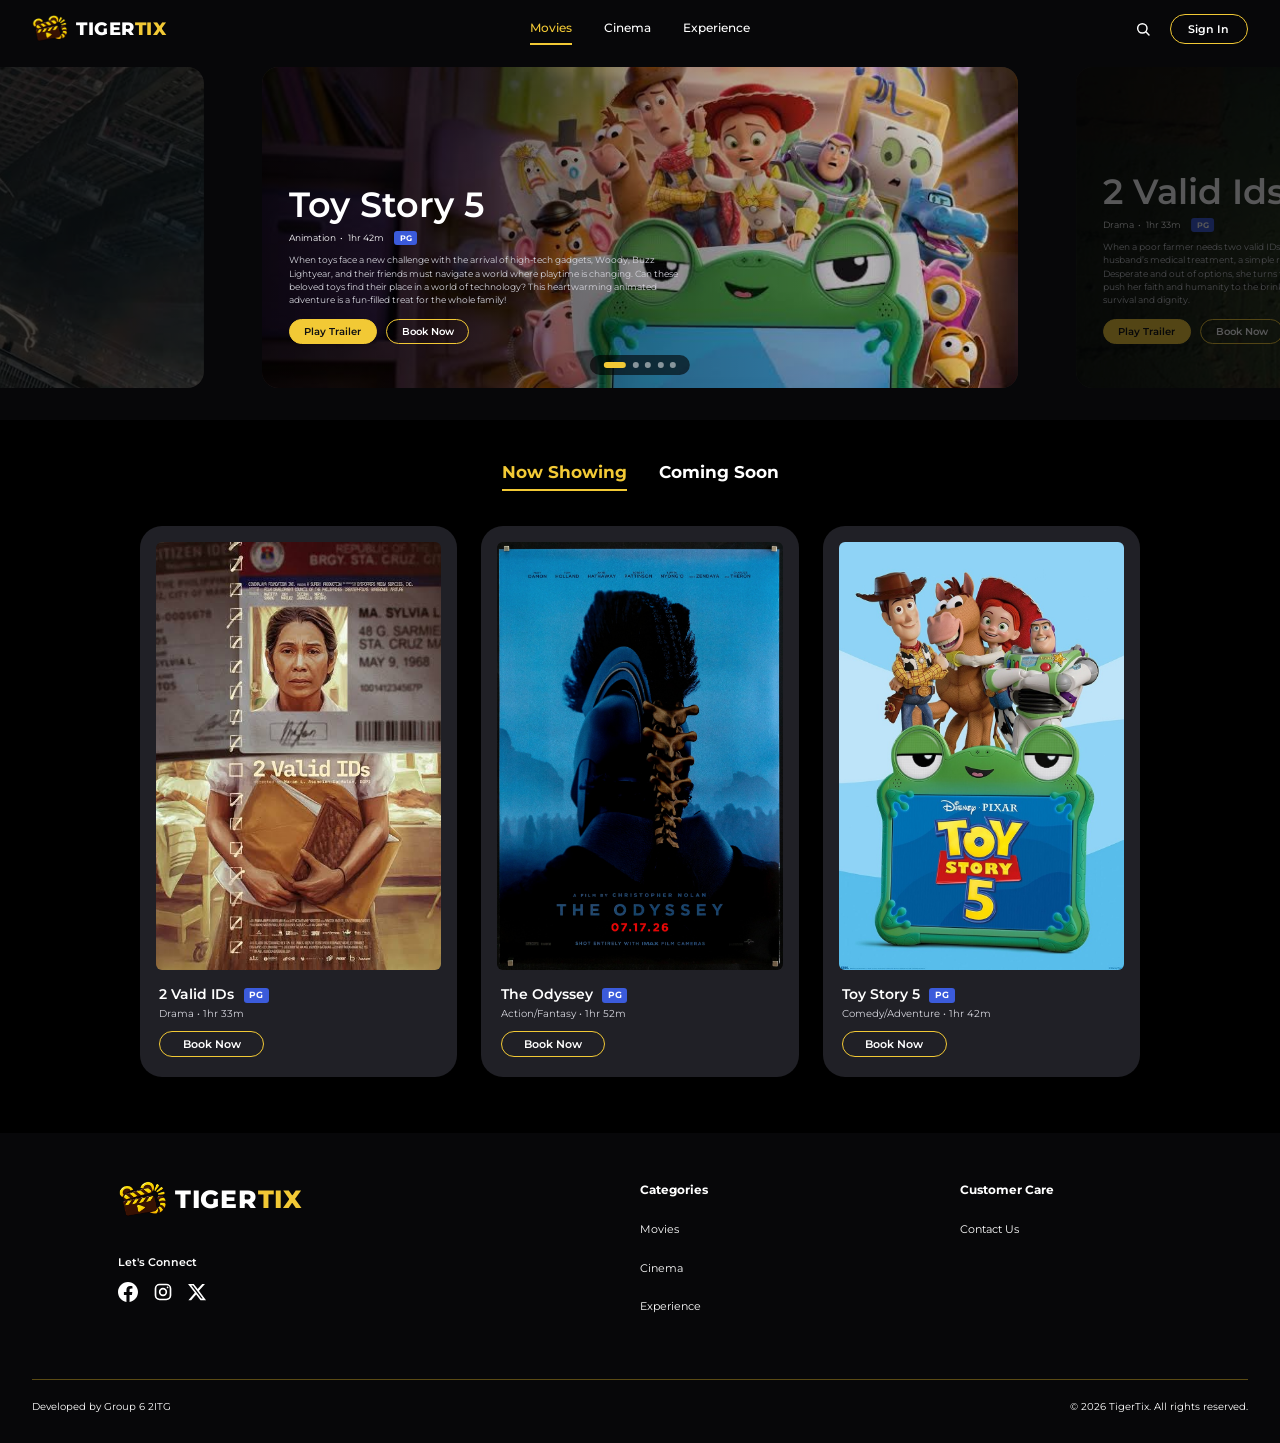
==== commit 4dbd9f11: "Latest changes Personal Details and Hero Main" ====
--- a/account-settings.html
+++ b/account-settings.html
@@ -11,6 +11,13 @@
     rel="stylesheet">
   <link rel="stylesheet" href="styles.css">
   <link rel="stylesheet" href="auth-modal.css">
+  <style>
+    /* Remove redundant user profile and greeting from top-right header on Account Details page */
+    .site-header #navUserArea,
+    .site-header #navSignInBtn {
+      display: none !important;
+    }
+  </style>
 </head>
 
 <body>
@@ -91,26 +98,54 @@
 
         <!-- ACCOUNT DETAILS -->
         <div class="acct-view is-active" id="panelDetails">
-          <h2 class="acct-panel-title">Edit Details</h2>
-          <form id="acctDetailsForm" novalidate>
-            <div class="acct-field">
-              <label class="acct-label" for="acctName">Full Name</label>
-              <input class="acct-input" type="text" id="acctName" placeholder="Your full name" autocomplete="name">
+          <!-- Read-only Display Mode (matches photo) -->
+          <div id="acctDetailsDisplay">
+            <div class="acct-panel-header-row">
+              <h2 class="acct-panel-title">Account Details</h2>
+              <button type="button" class="acct-btn-edit-trigger" id="acctEditBtn">Edit Details</button>
             </div>
-            <div class="acct-field">
-              <label class="acct-label" for="acctEmail">Email Address</label>
-              <input class="acct-input" type="email" id="acctEmail" placeholder="Your email address"
-                autocomplete="email">
+            <div class="acct-info-list">
+              <div class="acct-info-row">
+                <span class="acct-info-label">Full Name</span>
+                <span class="acct-info-val" id="viewName">Tiger Tix</span>
+              </div>
+              <div class="acct-info-row">
+                <span class="acct-info-label">Email Address</span>
+                <span class="acct-info-val" id="viewEmail">tigertix@gmail.com</span>
+              </div>
+              <div class="acct-info-row">
+                <span class="acct-info-label">Contact Number</span>
+                <span class="acct-info-val" id="viewPhone"></span>
+              </div>
             </div>
-            <div class="acct-field">
-              <label class="acct-label" for="acctPhone">Contact Number</label>
-              <input class="acct-input" type="tel" id="acctPhone" placeholder="+63 9XX XXX XXXX" autocomplete="tel">
-            </div>
-            <div class="acct-panel-actions">
-              <button class="acct-btn-save" type="submit">Save Changes</button>
-              <button class="acct-btn-cancel" type="button" id="acctCancelDetails">Cancel</button>
-            </div>
-          </form>
+          </div>
+
+          <!-- Edit Form Mode -->
+          <div id="acctDetailsEdit" style="display:none;">
+            <h2 class="acct-panel-title">Edit Details</h2>
+            <form id="acctDetailsForm" novalidate>
+              <div class="acct-field">
+                <label class="acct-label" for="acctName">Full Name</label>
+                <input class="acct-input" type="text" id="acctName" placeholder="Your full name" autocomplete="name">
+                <div class="auth-field-error" id="acctNameError"></div>
+              </div>
+              <div class="acct-field">
+                <label class="acct-label" for="acctEmail">Email Address</label>
+                <input class="acct-input" type="email" id="acctEmail" placeholder="Your email address"
+                  autocomplete="email">
+                <div class="auth-field-error" id="acctEmailError"></div>
+              </div>
+              <div class="acct-field">
+                <label class="acct-label" for="acctPhone">Contact Number</label>
+                <input class="acct-input" type="tel" id="acctPhone" placeholder="+63 9XX XXX XXXX" autocomplete="tel">
+                <div class="auth-field-error" id="acctPhoneError"></div>
+              </div>
+              <div class="acct-panel-actions">
+                <button class="acct-btn-save" type="submit">Save Changes</button>
+                <button class="acct-btn-cancel" type="button" id="acctCancelDetails">Cancel</button>
+              </div>
+            </form>
+          </div>
         </div>
 
         <!-- BOOKINGS & TRANSACTIONS -->
@@ -154,6 +189,7 @@
                   </svg>
                 </button>
               </div>
+              <div class="auth-field-error" id="acctCurrentPwdError"></div>
             </div>
             <div class="acct-field">
               <label class="acct-label" for="acctNewPwd">New Password</label>
@@ -175,6 +211,22 @@
                   </svg>
                 </button>
               </div>
+              <div class="auth-pwd-rules" style="margin-top: 0.6rem;">
+                <p class="auth-pwd-rules-title">Your password must include at least:</p>
+                <div class="auth-pwd-rule" id="acctRuleLen"><span class="auth-rule-dot"><svg viewBox="0 0 24 24">
+                      <polyline points="20 6 9 17 4 12" />
+                    </svg></span>8 characters</div>
+                <div class="auth-pwd-rule" id="acctRuleUpper"><span class="auth-rule-dot"><svg viewBox="0 0 24 24">
+                      <polyline points="20 6 9 17 4 12" />
+                    </svg></span>1 uppercase letter (A–Z)</div>
+                <div class="auth-pwd-rule" id="acctRuleNum"><span class="auth-rule-dot"><svg viewBox="0 0 24 24">
+                      <polyline points="20 6 9 17 4 12" />
+                    </svg></span>1 number (0–9)</div>
+                <div class="auth-pwd-rule" id="acctRuleSpecial"><span class="auth-rule-dot"><svg viewBox="0 0 24 24">
+                      <polyline points="20 6 9 17 4 12" />
+                    </svg></span>1 special character (!@#$%^&amp;*)</div>
+              </div>
+              <div class="auth-field-error" id="acctNewPwdError"></div>
             </div>
             <div class="acct-field">
               <label class="acct-label" for="acctConfirmPwd">Confirm New Password</label>
@@ -196,9 +248,10 @@
                   </svg>
                 </button>
               </div>
+              <div class="auth-field-error" id="acctConfirmPwdError"></div>
             </div>
             <div class="acct-panel-actions">
-              <button class="acct-btn-save" type="submit">Update Password</button>
+              <button class="acct-btn-save" id="acctUpdatePwdBtn" type="submit" disabled>Update Password</button>
               <button class="acct-btn-cancel" type="button" id="acctCancelPwd">Cancel</button>
             </div>
           </form>
@@ -251,7 +304,7 @@
       <nav class="footer-col" aria-label="Customer care">
         <h4>Customer Care</h4>
         <ul>
-          <li><a href="#">Contact Us</a></li>
+          <li><a href="contact.html">Contact Us</a></li>
         </ul>
       </nav>
     </div>
@@ -270,7 +323,7 @@
           <img src="images/logo.png" alt="">
           <span>TIGER<span class="tix">TIX</span></span>
         </a>
-        <button class="auth-close-btn" id="authCloseBtn" type="button" aria-label="Close">Back to home</button>
+        <button class="auth-close-btn" id="authCloseBtn" type="button" aria-label="Close dialog">&times;</button>
       </header>
       <div class="auth-body">
         <div class="auth-promo" aria-hidden="true">
@@ -347,8 +400,7 @@
                   class="auth-input" type="password" id="authLoginPwd" placeholder="Enter your password"
                   autocomplete="current-password" required></div>
               <div class="auth-options-row">
-                <label class="auth-remember"><input type="checkbox" id="authLoginRemember" checked>Remember me</label>
-                <a href="#" class="auth-forgot" onclick="return false;">Forgot Password?</a>
+                <label class="auth-remember"><input type="checkbox" id="authLoginRemember">Remember me</label>
               </div>
               <button class="auth-submit" type="submit">Log in</button>
               <p class="auth-switch-prompt">New to TigerTix? <button type="button" id="authToSignup">Sign Up</button>
@@ -360,6 +412,37 @@
     </div>
   </div>
 
+  <!-- ================= CUSTOM SUCCESS ALERT MODAL ================= -->
+  <div class="acct-alert-overlay" id="acctSuccessModal" role="dialog" aria-modal="true" aria-labelledby="acctAlertTitle" aria-hidden="true">
+    <div class="acct-alert-card">
+      <div class="acct-alert-icon-wrap" aria-hidden="true">
+        <svg viewBox="0 0 24 24" fill="none" stroke="currentColor" stroke-width="2.5" stroke-linecap="round" stroke-linejoin="round">
+          <circle cx="12" cy="12" r="10"></circle>
+          <path d="m9 12 2 2 4-4"></path>
+        </svg>
+      </div>
+      <h3 class="acct-alert-title" id="acctAlertTitle">Changes saved</h3>
+      <p class="acct-alert-desc">Your account details have been updated. You'll see your new info on your profile and in your future bookings.</p>
+      <button type="button" class="acct-alert-btn" id="acctAlertDoneBtn">Done</button>
+    </div>
+  </div>
+
+  <!-- ================= PASSWORD UPDATED SUCCESS ALERT MODAL ================= -->
+  <div class="acct-alert-overlay" id="acctPwdSuccessModal" role="dialog" aria-modal="true" aria-labelledby="acctPwdAlertTitle" aria-hidden="true">
+    <div class="acct-alert-card acct-pwd-alert-card">
+      <div class="acct-alert-icon-wrap acct-alert-lock-icon" aria-hidden="true">
+        <svg viewBox="0 0 24 24" fill="none" stroke="currentColor" stroke-width="2" stroke-linecap="round" stroke-linejoin="round">
+          <rect x="3" y="11" width="18" height="11" rx="2" ry="2"></rect>
+          <path d="M7 11V7a5 5 0 0 1 10 0v4"></path>
+          <circle cx="12" cy="16" r="1"></circle>
+        </svg>
+      </div>
+      <h3 class="acct-alert-title" id="acctPwdAlertTitle">Password updated</h3>
+      <p class="acct-alert-desc">Your password has been changed. Use your new password the next time you log in to TigerTix.</p>
+      <button type="button" class="acct-alert-btn" id="acctPwdAlertDoneBtn">Done</button>
+    </div>
+  </div>
+
   <script src="auth-modal.js"></script>
 
   <script>
@@ -375,15 +458,77 @@
           window.location.href = 'index.html';
           return;
         }
+
+        // Wipe any legacy/old phone number keys that may contain the mock phone
+        ['tigertix_user_phone', 'tigertix_user_phone_' + (user.email || '').toLowerCase().trim()].forEach(function (k) {
+          var val = localStorage.getItem(k);
+          if (val && (val.indexOf('0912') > -1 || val.indexOf('345') > -1 || val.indexOf('678') > -1 || val === '+63 0912 345 678')) {
+            try { localStorage.removeItem(k); } catch (e) {}
+          }
+        });
+
+        // Also if user object in localStorage has the mock phone, clean it
+        if (user.phone && (user.phone.indexOf('0912') > -1 || user.phone.indexOf('345') > -1 || user.phone.indexOf('678') > -1)) {
+          delete user.phone;
+          try { localStorage.setItem('tigertix_user', JSON.stringify(user)); } catch (e) {}
+        }
+
         var sidebarName = document.getElementById('sidebarName');
         var sidebarEmail = document.getElementById('sidebarEmail');
         var acctName = document.getElementById('acctName');
         var acctEmail = document.getElementById('acctEmail');
-
-        if (sidebarName) sidebarName.textContent = user.name || 'User';
-        if (sidebarEmail) sidebarEmail.textContent = user.email || '';
-        if (acctName) acctName.value = user.name || '';
-        if (acctEmail) acctEmail.value = user.email || '';
+        var acctPhone = document.getElementById('acctPhone');
+        var viewName = document.getElementById('viewName');
+        var viewEmail = document.getElementById('viewEmail');
+        var viewPhone = document.getElementById('viewPhone');
+
+        var nameVal = user.name || 'Tiger Tix';
+        var emailVal = user.email || 'tigertix@gmail.com';
+        var userEmail = (user.email || '').toLowerCase().trim();
+        var storedPhone = localStorage.getItem('tigertix_user_phone_' + userEmail) || localStorage.getItem('tigertix_user_phone') || '';
+        if (storedPhone.indexOf('0912') > -1 || storedPhone.indexOf('345 678') > -1) {
+          storedPhone = '';
+        }
+        var phoneVal = (user.phone && user.phone.indexOf('0912') === -1) ? user.phone : storedPhone;
+
+        if (sidebarName) sidebarName.textContent = nameVal;
+        if (sidebarEmail) sidebarEmail.textContent = emailVal;
+        if (viewName) viewName.textContent = nameVal;
+        if (viewEmail) viewEmail.textContent = emailVal;
+        if (viewPhone) viewPhone.textContent = phoneVal || '';
+
+        if (acctName) acctName.value = nameVal;
+        if (acctEmail) acctEmail.value = emailVal;
+        if (acctPhone) acctPhone.value = phoneVal || '';
+      }
+
+      /* ---- Toggle between Display Mode and Edit Mode ---- */
+      var acctDetailsDisplay = document.getElementById('acctDetailsDisplay');
+      var acctDetailsEdit = document.getElementById('acctDetailsEdit');
+      var acctEditBtn = document.getElementById('acctEditBtn');
+
+      function clearDetailsErrors() {
+        ['acctName', 'acctEmail', 'acctPhone'].forEach(function (id) {
+          var input = document.getElementById(id);
+          var err = document.getElementById(id + 'Error');
+          if (input) input.classList.remove('is-invalid');
+          if (err) {
+            err.textContent = '';
+            err.classList.remove('is-visible');
+          }
+        });
+      }
+
+      function setEditMode(isEditing) {
+        clearDetailsErrors();
+        if (acctDetailsDisplay) acctDetailsDisplay.style.display = isEditing ? 'none' : 'block';
+        if (acctDetailsEdit) acctDetailsEdit.style.display = isEditing ? 'block' : 'none';
+      }
+
+      if (acctEditBtn) {
+        acctEditBtn.addEventListener('click', function () {
+          setEditMode(true);
+        });
       }
 
       /* ---- Panel switching ---- */
@@ -427,105 +572,344 @@
 
       /* ---- Save Details form ---- */
       var detailsForm = document.getElementById('acctDetailsForm');
+      var successModal = document.getElementById('acctSuccessModal');
+      var alertDoneBtn = document.getElementById('acctAlertDoneBtn');
+
+      function showSuccessModal() {
+        if (successModal) {
+          successModal.classList.add('is-active');
+          successModal.setAttribute('aria-hidden', 'false');
+        }
+      }
+
+      function hideSuccessModal() {
+        if (successModal) {
+          successModal.classList.remove('is-active');
+          successModal.setAttribute('aria-hidden', 'true');
+        }
+      }
+
+      if (alertDoneBtn) {
+        alertDoneBtn.addEventListener('click', hideSuccessModal);
+      }
+
+      if (successModal) {
+        successModal.addEventListener('click', function (e) {
+          if (e.target === successModal) {
+            hideSuccessModal();
+          }
+        });
+      }
+
+      ['acctName', 'acctEmail', 'acctPhone'].forEach(function (id) {
+        var input = document.getElementById(id);
+        if (input) {
+          input.addEventListener('input', function () {
+            input.classList.remove('is-invalid');
+            var err = document.getElementById(id + 'Error');
+            if (err) {
+              err.textContent = '';
+              err.classList.remove('is-visible');
+            }
+          });
+        }
+      });
+
+      function isValidEmail(val) {
+        return /^[^\s@]+@[^\s@]+\.[^\s@]+$/.test(val);
+      }
+
       if (detailsForm) {
         detailsForm.addEventListener('submit', function (e) {
           e.preventDefault();
-          var name = (document.getElementById('acctName').value || '').trim();
-          var email = (document.getElementById('acctEmail').value || '').trim();
+          var nameInput = document.getElementById('acctName');
+          var emailInput = document.getElementById('acctEmail');
+          var phoneInput = document.getElementById('acctPhone');
+          var nameErr = document.getElementById('acctNameError');
+          var emailErr = document.getElementById('acctEmailError');
+          var phoneErr = document.getElementById('acctPhoneError');
+
+          var name = (nameInput ? nameInput.value || '' : '').trim();
+          var email = (emailInput ? emailInput.value || '' : '').trim();
+          var phone = (phoneInput ? phoneInput.value || '' : '').trim();
+
+          clearDetailsErrors();
+
+          var hasError = false;
+          var firstErrorInput = null;
+
+          if (!name) {
+            if (nameInput) nameInput.classList.add('is-invalid');
+            if (nameErr) {
+              nameErr.textContent = 'Full name is required.';
+              nameErr.classList.add('is-visible');
+            }
+            hasError = true;
+            if (!firstErrorInput) firstErrorInput = nameInput;
+          }
+
+          if (!email) {
+            if (emailInput) emailInput.classList.add('is-invalid');
+            if (emailErr) {
+              emailErr.textContent = 'Email address is required.';
+              emailErr.classList.add('is-visible');
+            }
+            hasError = true;
+            if (!firstErrorInput) firstErrorInput = emailInput;
+          } else if (!isValidEmail(email)) {
+            if (emailInput) emailInput.classList.add('is-invalid');
+            if (emailErr) {
+              emailErr.textContent = 'Please enter a valid email address (e.g., user@example.com).';
+              emailErr.classList.add('is-visible');
+            }
+            hasError = true;
+            if (!firstErrorInput) firstErrorInput = emailInput;
+          }
+
+          if (hasError) {
+            if (firstErrorInput) firstErrorInput.focus();
+            return;
+          }
+
+          try {
+            var cleanEmail = (email || '').toLowerCase().trim();
+            if (cleanEmail) {
+              localStorage.setItem('tigertix_user_phone_' + cleanEmail, phone);
+            }
+            localStorage.setItem('tigertix_user_phone', phone);
+          } catch (e) {}
+
           if (window.TigerAuth && name) {
-            /* ↑ Replace with real API call. On success → TigerAuth.login(name, email) */
-            window.TigerAuth.login(name, email);
+            /* Update stored profile details while preserving phone */
+            try {
+              localStorage.setItem('tigertix_user', JSON.stringify({ name: name, email: email, phone: phone || null }));
+            } catch (e) {}
           }
           fillUserData();
-          alert('Changes saved!');
+          setEditMode(false);
+          showSuccessModal();
         });
       }
 
       /* ---- Cancel buttons ---- */
       var cancelDetails = document.getElementById('acctCancelDetails');
-      if (cancelDetails) cancelDetails.addEventListener('click', fillUserData);
+      if (cancelDetails) {
+        cancelDetails.addEventListener('click', function () {
+          fillUserData();
+          setEditMode(false);
+        });
+      }
+
+      /* ---- Password Updated Modal ---- */
+      var pwdSuccessModal = document.getElementById('acctPwdSuccessModal');
+      var pwdAlertDoneBtn = document.getElementById('acctPwdAlertDoneBtn');
+
+      function showPwdSuccessModal() {
+        if (pwdSuccessModal) {
+          pwdSuccessModal.classList.add('is-active');
+          pwdSuccessModal.setAttribute('aria-hidden', 'false');
+        }
+      }
+
+      function hidePwdSuccessModal() {
+        if (pwdSuccessModal) {
+          pwdSuccessModal.classList.remove('is-active');
+          pwdSuccessModal.setAttribute('aria-hidden', 'true');
+        }
+      }
+
+      if (pwdAlertDoneBtn) {
+        pwdAlertDoneBtn.addEventListener('click', hidePwdSuccessModal);
+      }
+
+      if (pwdSuccessModal) {
+        pwdSuccessModal.addEventListener('click', function (e) {
+          if (e.target === pwdSuccessModal) {
+            hidePwdSuccessModal();
+          }
+        });
+      }
+
+      /* ---- Change Password Form Validation & Rules ---- */
+      var pwdForm = document.getElementById('acctPasswordForm');
+      var currentPwdInput = document.getElementById('acctCurrentPwd');
+      var newPwdInput = document.getElementById('acctNewPwd');
+      var confirmPwdInput = document.getElementById('acctConfirmPwd');
+      var updatePwdBtn = document.getElementById('acctUpdatePwdBtn');
+
+      var currentPwdErr = document.getElementById('acctCurrentPwdError');
+      var newPwdErr = document.getElementById('acctNewPwdError');
+      var confirmPwdErr = document.getElementById('acctConfirmPwdError');
 
       var cancelPwd = document.getElementById('acctCancelPwd');
+
+      function resetPwdRules() {
+        ['acctRuleLen', 'acctRuleUpper', 'acctRuleNum', 'acctRuleSpecial'].forEach(function (id) {
+          var el = document.getElementById(id);
+          if (el) el.classList.remove('met');
+        });
+        [currentPwdInput, newPwdInput, confirmPwdInput].forEach(function (inp) {
+          if (inp) inp.classList.remove('is-invalid');
+        });
+        [currentPwdErr, newPwdErr, confirmPwdErr].forEach(function (err) {
+          if (err) {
+            err.textContent = '';
+            err.classList.remove('is-visible');
+          }
+        });
+      }
+
+      function checkPasswordCriteria(val) {
+        var rules = {
+          acctRuleLen:     val.length >= 8,
+          acctRuleUpper:   /[A-Z]/.test(val),
+          acctRuleNum:     /[0-9]/.test(val),
+          acctRuleSpecial: /[!@#$%^&*()\-_=+\[\]{};:'",.<>?/\\|`~]/.test(val)
+        };
+        Object.keys(rules).forEach(function (id) {
+          var el = document.getElementById(id);
+          if (el) el.classList.toggle('met', rules[id]);
+        });
+        return rules.acctRuleLen && rules.acctRuleUpper && rules.acctRuleNum && rules.acctRuleSpecial;
+      }
+
+      function updatePwdSubmitState() {
+        var cur = currentPwdInput ? currentPwdInput.value : '';
+        var npw = newPwdInput ? newPwdInput.value : '';
+        var cpw = confirmPwdInput ? confirmPwdInput.value : '';
+
+        var criteriaMet = checkPasswordCriteria(npw);
+        var curFilled = cur.trim().length > 0;
+        var confirmFilled = cpw.length > 0;
+        var match = npw === cpw;
+
+        // Button is only enabled if all requirements are fulfilled
+        if (updatePwdBtn) {
+          updatePwdBtn.disabled = !(curFilled && criteriaMet && confirmFilled && match);
+        }
+      }
+
+      [currentPwdInput, newPwdInput, confirmPwdInput].forEach(function (inp) {
+        if (!inp) return;
+        inp.addEventListener('input', function () {
+          inp.classList.remove('is-invalid');
+          var errEl = document.getElementById(inp.id + 'Error');
+          if (errEl) {
+            errEl.textContent = '';
+            errEl.classList.remove('is-visible');
+          }
+          updatePwdSubmitState();
+        });
+      });
+
       if (cancelPwd) {
         cancelPwd.addEventListener('click', function () {
-          document.getElementById('acctPasswordForm').reset();
-        });
-      }
-
-      /* ---- Change Password form ---- */
-      var pwdForm = document.getElementById('acctPasswordForm');
+          if (pwdForm) pwdForm.reset();
+          resetPwdRules();
+          updatePwdSubmitState();
+        });
+      }
+
       if (pwdForm) {
         pwdForm.addEventListener('submit', function (e) {
           e.preventDefault();
-          var newPwd = document.getElementById('acctNewPwd').value;
-          var confirmPwd = document.getElementById('acctConfirmPwd').value;
-          if (newPwd !== confirmPwd) {
-            alert('Passwords do not match.');
+          var cur = (currentPwdInput ? currentPwdInput.value : '').trim();
+          var npw = newPwdInput ? newPwdInput.value : '';
+          var cpw = confirmPwdInput ? confirmPwdInput.value : '';
+
+          var criteriaMet = checkPasswordCriteria(npw);
+
+          var hasError = false;
+          var firstErrorInput = null;
+
+          if (!cur) {
+            if (currentPwdInput) currentPwdInput.classList.add('is-invalid');
+            if (currentPwdErr) {
+              currentPwdErr.textContent = 'Current password is required.';
+              currentPwdErr.classList.add('is-visible');
+            }
+            hasError = true;
+            if (!firstErrorInput) firstErrorInput = currentPwdInput;
+          }
+
+          if (!npw) {
+            if (newPwdInput) newPwdInput.classList.add('is-invalid');
+            if (newPwdErr) {
+              newPwdErr.textContent = 'New password is required.';
+              newPwdErr.classList.add('is-visible');
+            }
+            hasError = true;
+            if (!firstErrorInput) firstErrorInput = newPwdInput;
+          } else if (!criteriaMet) {
+            if (newPwdInput) newPwdInput.classList.add('is-invalid');
+            if (newPwdErr) {
+              newPwdErr.textContent = 'Please meet all password requirements.';
+              newPwdErr.classList.add('is-visible');
+            }
+            hasError = true;
+            if (!firstErrorInput) firstErrorInput = newPwdInput;
+          }
+
+          if (!cpw) {
+            if (confirmPwdInput) confirmPwdInput.classList.add('is-invalid');
+            if (confirmPwdErr) {
+              confirmPwdErr.textContent = 'Please confirm your new password.';
+              confirmPwdErr.classList.add('is-visible');
+            }
+            hasError = true;
+            if (!firstErrorInput) firstErrorInput = confirmPwdInput;
+          } else if (npw !== cpw) {
+            if (confirmPwdInput) confirmPwdInput.classList.add('is-invalid');
+            if (confirmPwdErr) {
+              confirmPwdErr.textContent = 'Passwords do not match.';
+              confirmPwdErr.classList.add('is-visible');
+            }
+            hasError = true;
+            if (!firstErrorInput) firstErrorInput = confirmPwdInput;
+          }
+
+          if (hasError) {
+            if (firstErrorInput) firstErrorInput.focus();
             return;
           }
-          /* ↑ Replace with real API call */
-          alert('Password updated successfully!');
+
+          /* Password successfully changed */
           pwdForm.reset();
+          resetPwdRules();
+          updatePwdSubmitState();
+          showPwdSuccessModal();
         });
       }
 
       /* ---- Bookings & Transactions history ---- */
-      var sampleBookings = [
-        {
-          id: 'TIX-001',
-          movie: 'Toy Story 5',
-          cinema: 'Glorietta 4',
-          format: 'Regular 2D',
-          showtime: 'Nov 20, 2026 \u2022 11:30 AM',
-          seats: 'F10',
-          total: '\u20b1350.00',
-          reference: 'TIX - 001',
-          poster: 'images/toystory-5.jpg',
-          status: 'upcoming',
-          btnText: 'View e-ticket',
-          btnAction: 'ticket'
-        },
-        {
-          id: 'TIX-002',
-          movie: '2 Valid IDs',
-          cinema: 'SM Mall of Asia',
-          format: 'Regular 2D',
-          showtime: 'Nov 6, 2026 \u2022 12:30 PM',
-          seats: 'B4, B5',
-          total: '\u20b1700.00',
-          reference: 'TIX - 002',
-          poster: 'images/2-valid-ids.jpeg',
-          status: 'history',
-          btnText: 'Book again',
-          btnAction: 'book'
-        },
-        {
-          id: 'TIX-003',
-          movie: 'The Odyssey',
-          cinema: 'Robinsons Galleria',
-          format: 'Regular 2D',
-          showtime: 'Nov 11, 2026 \u2022 1:30 PM',
-          seats: 'A6, A7',
-          total: '\u20b1700.00',
-          reference: 'TIX - 003',
-          poster: 'images/the-odyssey.jpg',
-          status: 'history',
-          btnText: 'Book again',
-          btnAction: 'book'
-        }
-      ];
-
       function getBookings() {
         try {
+          var user = window.TigerAuth && window.TigerAuth.getUser();
+          var userEmail = user && user.email ? user.email.toLowerCase().trim() : '';
+
+          // 1. Check user-specific bookings first
+          if (userEmail) {
+            var userStored = localStorage.getItem('tigertix_user_bookings_' + userEmail);
+            if (userStored) {
+              var userParsed = JSON.parse(userStored);
+              if (Array.isArray(userParsed)) return userParsed;
+            }
+          }
+
+          // 2. Fallback check for global tigertix_user_bookings only if it belongs to this user
           var stored = localStorage.getItem('tigertix_user_bookings');
           if (stored) {
             var parsed = JSON.parse(stored);
-            if (Array.isArray(parsed) && parsed.length > 0) {
-              return parsed;
+            if (Array.isArray(parsed)) {
+              if (!userEmail) return [];
+              // Only return items matching current user's email
+              return parsed.filter(function (b) {
+                return b.userEmail && b.userEmail.toLowerCase().trim() === userEmail;
+              });
             }
           }
         } catch (e) { }
-        return sampleBookings;
+        return [];
       }
 
       var currentFilter = 'all';
@@ -567,6 +951,10 @@
           html += '      <a ' + actionAttr + ' class="' + btnClass + '">' + btnLabel + '</a>';
           html += '    </div>';
           html += '    <div class="acct-booking-meta-grid">';
+          html += '      <div class="acct-meta-col">';
+          html += '        <span class="acct-meta-label">Purchase Date</span>';
+          html += '        <span class="acct-meta-val">' + (b.purchaseDate || 'Nov 29, 2026') + '</span>';
+          html += '      </div>';
           html += '      <div class="acct-meta-col">';
           html += '        <span class="acct-meta-label">Showtime</span>';
           html += '        <span class="acct-meta-val">' + b.showtime + '</span>';
--- a/styles.css
+++ b/styles.css
@@ -24,6 +24,7 @@
 
 html {
   scroll-behavior: smooth;
+  height: 100%;
 }
 
 body {
@@ -32,6 +33,13 @@
   font-family: var(--font);
   line-height: 1.5;
   -webkit-font-smoothing: antialiased;
+  min-height: 100%;
+  display: flex;
+  flex-direction: column;
+}
+
+main {
+  flex: 1 0 auto;
 }
 
 a {
@@ -842,6 +850,7 @@
   position: absolute;
   inset: 0;
   background: linear-gradient(to right, rgba(0, 0, 0, 0.75) 0%, rgba(0, 0, 0, 0.35) 55%, rgba(0, 0, 0, 0.1) 100%);
+  pointer-events: none;
 }
 
 .hero-content {
@@ -849,6 +858,7 @@
   left: var(--hero-pad-x);
   bottom: var(--hero-pad-bottom);
   max-width: var(--hero-content-w);
+  z-index: 4;
 }
 
 .hero-title {
@@ -887,7 +897,7 @@
   white-space: nowrap;
 }
 
-/* Pause button + dots, pinned to the bottom centre of the active banner */
+/* Slide dots, pinned to the bottom centre of the active banner */
 .hero-controls {
   position: absolute;
   left: 50%;
@@ -896,39 +906,10 @@
   z-index: 5;
   display: flex;
   align-items: center;
-  gap: 0.7rem;
+  justify-content: center;
   background: rgba(0, 0, 0, 0.6);
-  padding: 0.4rem 0.9rem;
+  padding: 0.45rem 0.9rem;
   border-radius: 999px;
-}
-
-.hero-pause {
-  display: inline-flex;
-  align-items: center;
-  justify-content: center;
-  width: 18px;
-  height: 18px;
-  padding: 0;
-  background: none;
-  border: none;
-  color: #fff;
-  cursor: pointer;
-}
-
-.hero-pause:hover {
-  color: var(--accent);
-}
-
-.hero-pause .ico-play {
-  display: none;
-}
-
-.hero.is-paused .hero-pause .ico-play {
-  display: block;
-}
-
-.hero.is-paused .hero-pause .ico-pause {
-  display: none;
 }
 
 .hero-dots {
@@ -957,7 +938,6 @@
   background: var(--accent);
 }
 
-.hero-pause:focus-visible,
 .hero-dot:focus-visible {
   outline: 2px solid var(--accent);
   outline-offset: 3px;
@@ -1072,16 +1052,24 @@
 /* ================= FOOTER ================= */
 .site-footer {
   background: var(--bg);
-  padding: 2.5rem 2rem 1.5rem;
+  padding: 3rem 2rem 1.8rem;
+  width: 100%;
+  box-sizing: border-box;
+  margin-top: auto;
 }
 
 .footer-top {
   display: grid;
   grid-template-columns: 2fr 1fr 1fr;
   gap: 2rem;
-  max-width: 1100px;
-  margin: 0 auto;
+  width: 100%;
+  margin: 0;
   padding-bottom: 3rem;
+  box-sizing: border-box;
+}
+
+.footer-brand {
+  margin-left: 15%;
 }
 
 .connect-label {
@@ -1129,11 +1117,12 @@
   justify-content: space-between;
   flex-wrap: wrap;
   gap: 0.8rem;
-  max-width: 1100px;
-  margin: 0 auto;
+  width: 100%;
+  margin: 0;
   padding-top: 1.2rem;
   border-top: 1px solid #5a4a14;
   font-size: 0.62rem;
+  box-sizing: border-box;
 }
 
 .legal {
@@ -1153,6 +1142,7 @@
 
   .footer-brand {
     grid-column: 1 / -1;
+    margin-left: 0;
   }
 }
 
@@ -1630,6 +1620,10 @@
   color: #a78bfa;
 }
 
+.format-label--imax {
+  color: #38bdf8;
+}
+
 .time-slots {
   display: flex;
   gap: 0.95rem;
@@ -2471,4 +2465,126 @@
 .cinema-back-btn:hover {
   color: #ffd84d;
   transform: translateX(-3px);
-}+}
+
+.cinema-movie-actions {
+  margin-bottom: 1.25rem;
+}
+
+.cinema-watch-trailer-btn {
+  display: inline-flex;
+  align-items: center;
+  gap: 0.4rem;
+}
+
+/* =========================================================
+   WATCH TRAILER MODAL (Responsive YouTube Iframe Player)
+   ========================================================= */
+.bk-trailer-modal-overlay {
+  position: fixed;
+  inset: 0;
+  z-index: 9999;
+  background: rgba(0, 0, 0, 0.86);
+  backdrop-filter: blur(10px);
+  -webkit-backdrop-filter: blur(10px);
+  display: flex;
+  align-items: center;
+  justify-content: center;
+  padding: 1.5rem;
+  opacity: 0;
+  pointer-events: none;
+  transition: opacity 0.28s cubic-bezier(0.16, 1, 0.3, 1);
+}
+
+.bk-trailer-modal-overlay.is-open {
+  opacity: 1;
+  pointer-events: auto;
+}
+
+.bk-trailer-modal-dialog {
+  width: 100%;
+  max-width: 840px;
+  background: #18191c;
+  border-radius: 22px;
+  border: 1.5px solid #282930;
+  box-shadow: 0 25px 60px rgba(0, 0, 0, 0.9), 0 0 40px rgba(242, 201, 53, 0.08);
+  overflow: hidden;
+  transform: scale(0.94);
+  transition: transform 0.28s cubic-bezier(0.16, 1, 0.3, 1);
+}
+
+.bk-trailer-modal-overlay.is-open .bk-trailer-modal-dialog {
+  transform: scale(1);
+}
+
+.bk-trailer-video-wrap {
+  position: relative;
+  width: 100%;
+  aspect-ratio: 16 / 9;
+  background: #000000;
+  overflow: hidden;
+}
+
+.bk-trailer-video-wrap iframe {
+  position: absolute;
+  inset: 0;
+  width: 100%;
+  height: 100%;
+  border: 0;
+  display: block;
+}
+
+.bk-trailer-modal-footer {
+  display: flex;
+  align-items: center;
+  justify-content: space-between;
+  gap: 1rem;
+  padding: 1rem 1.4rem;
+  background: #141418;
+  border-top: 1px solid rgba(255, 255, 255, 0.08);
+}
+
+.bk-trailer-title-txt {
+  font-family: 'Montserrat', sans-serif;
+  font-size: 0.9rem;
+  font-weight: 700;
+  color: #ffffff;
+  letter-spacing: -0.01em;
+}
+
+.bk-trailer-back-btn {
+  background: transparent;
+  border: 1.5px solid var(--accent);
+  color: var(--accent);
+  border-radius: 9999px;
+  padding: 0.38rem 1.35rem;
+  font-family: 'Montserrat', sans-serif;
+  font-size: 0.78rem;
+  font-weight: 700;
+  cursor: pointer;
+  flex-shrink: 0;
+  transition: all 0.2s ease;
+}
+
+.bk-trailer-back-btn:hover {
+  background: var(--accent);
+  color: #111116;
+}
+
+@media (max-width: 600px) {
+  .bk-trailer-modal-overlay {
+    padding: 0.9rem;
+  }
+
+  .bk-trailer-modal-dialog {
+    border-radius: 16px;
+  }
+
+  .bk-trailer-modal-footer {
+    padding: 0.85rem 1rem;
+  }
+
+  .bk-trailer-title-txt {
+    font-size: 0.8rem;
+  }
+}
--- a/auth-modal.css
+++ b/auth-modal.css
@@ -83,16 +83,22 @@
   background: none;
   border: none;
   font-family: inherit;
-  font-size: 0.84rem;
-  font-weight: 600;
+  font-size: 1.55rem;
+  line-height: 1;
+  font-weight: 400;
   color: #a1a1aa;
   cursor: pointer;
-  padding: 0.3rem 0.5rem;
-  transition: color 0.2s ease;
+  padding: 0.35rem 0.65rem;
+  border-radius: 8px;
+  display: flex;
+  align-items: center;
+  justify-content: center;
+  transition: all 0.2s ease;
 }
 
 .auth-close-btn:hover {
-  color: #f2c935;
+  color: #ffffff;
+  background: rgba(255, 255, 255, 0.08);
 }
 
 /* ---- Body: left promo + right form ---- */
@@ -238,32 +244,39 @@
 
 /* Tab switcher pill */
 .auth-tabs {
-  display: inline-flex;
+  display: flex;
   background: #141418;
   border: 1px solid rgba(255,255,255,0.1);
   border-radius: 999px;
-  padding: 0.3rem;
-  width: fit-content;
-  margin-bottom: 2rem;
+  padding: 0.35rem;
+  width: 100%;
+  max-width: 420px;
+  margin: 0 auto 2.2rem auto;
+  box-sizing: border-box;
 }
 
 .auth-tab {
+  flex: 1;
+  display: inline-flex;
+  align-items: center;
+  justify-content: center;
   font-family: inherit;
-  font-size: 0.88rem;
+  font-size: 0.92rem;
   font-weight: 700;
   color: #71717a;
   background: transparent;
   border: none;
   border-radius: 999px;
-  padding: 0.55rem 1.6rem;
-  cursor: pointer;
+  padding: 0.72rem 1.4rem;
+  cursor: pointer;
+  text-align: center;
   transition: all 0.25s cubic-bezier(0.16,1,0.3,1);
 }
 
 .auth-tab.active {
   background: #f2c935;
   color: #0a0a0d;
-  box-shadow: 0 2px 12px rgba(242,201,53,0.4);
+  box-shadow: 0 2px 14px rgba(242,201,53,0.4);
 }
 
 /* Form view switching (smooth fade+slide) */
@@ -325,6 +338,24 @@
   border-color: #f2c935;
   box-shadow: 0 0 0 3px rgba(242,201,53,0.15);
   background: #191921;
+}
+
+.auth-input.is-invalid {
+  border-color: #ef4444 !important;
+  box-shadow: 0 0 0 3px rgba(239, 68, 68, 0.15) !important;
+}
+
+.auth-field-error {
+  color: #ef4444;
+  font-size: 0.74rem;
+  font-weight: 500;
+  margin-top: 0.25rem;
+  padding-left: 0.5rem;
+  display: none;
+}
+
+.auth-field-error.is-visible {
+  display: block;
 }
 
 /* Password criteria */
@@ -590,15 +621,17 @@
 .acct-page {
   display: flex;
   gap: 2rem;
-  max-width: 900px;
-  margin: 2.5rem auto;
-  padding: 0 1.5rem 3rem;
+  max-width: 1100px;
+  margin: 3.5rem auto 7rem;
+  padding: 0 2rem 3rem;
   align-items: flex-start;
+  min-height: calc(100vh - 480px);
+  box-sizing: border-box;
 }
 
 /* ---- Sidebar ---- */
 .acct-sidebar {
-  width: 220px;
+  width: 260px;
   flex-shrink: 0;
   background: #111114;
   border: 1px solid rgba(255,255,255,0.08);
@@ -740,6 +773,11 @@
   background: #1e1e25;
 }
 
+.acct-input.is-invalid {
+  border-color: #ef4444 !important;
+  box-shadow: 0 0 0 3px rgba(239, 68, 68, 0.15) !important;
+}
+
 .acct-panel-actions {
   display: flex;
   gap: 0.9rem;
@@ -757,14 +795,21 @@
   border-radius: 999px;
   padding: 0.78rem 1.8rem;
   cursor: pointer;
-  transition: background 0.2s ease, transform 0.2s ease, box-shadow 0.2s ease;
+  transition: background 0.2s ease, transform 0.2s ease, box-shadow 0.2s ease, opacity 0.2s ease;
   box-shadow: 0 4px 18px rgba(242,201,53,0.35);
 }
 
-.acct-btn-save:hover {
+.acct-btn-save:hover:not(:disabled) {
   background: #ffd84d;
   transform: translateY(-2px);
   box-shadow: 0 7px 22px rgba(242,201,53,0.45);
+}
+
+.acct-btn-save:disabled {
+  opacity: 0.45;
+  cursor: not-allowed;
+  box-shadow: none;
+  transform: none;
 }
 
 .acct-btn-cancel {
@@ -782,6 +827,178 @@
 
 .acct-btn-cancel:hover { background: rgba(255,255,255,0.12); color: #fff; }
 
+/* Account Details Read-Only View & Header */
+.acct-panel-header-row {
+  display: flex;
+  align-items: center;
+  justify-content: space-between;
+  margin-bottom: 1.8rem;
+}
+
+.acct-panel-header-row .acct-panel-title {
+  margin-bottom: 0;
+}
+
+.acct-btn-edit-trigger {
+  background: transparent;
+  color: #f2c935;
+  font-family: inherit;
+  font-size: 0.88rem;
+  font-weight: 700;
+  border: 1.5px solid #f2c935;
+  border-radius: 9999px;
+  padding: 0.45rem 1.4rem;
+  cursor: pointer;
+  transition: all 0.2s ease;
+  display: inline-flex;
+  align-items: center;
+  justify-content: center;
+}
+
+.acct-btn-edit-trigger:hover {
+  background: #f2c935;
+  color: #0d0d11;
+  box-shadow: 0 0 16px rgba(242, 201, 53, 0.35);
+}
+
+.acct-info-list {
+  display: flex;
+  flex-direction: column;
+}
+
+.acct-info-row {
+  display: flex;
+  justify-content: space-between;
+  align-items: center;
+  padding: 1.25rem 0;
+  border-bottom: 1px solid rgba(255, 255, 255, 0.08);
+}
+
+.acct-info-row:last-child {
+  border-bottom: none;
+}
+
+.acct-info-label {
+  font-size: 0.95rem;
+  color: #71717a;
+  font-weight: 500;
+}
+
+.acct-info-val {
+  font-size: 0.95rem;
+  color: #ffffff;
+  font-weight: 500;
+  text-align: right;
+}
+
+/* Custom Success Alert Modal (matching reference picture) */
+.acct-alert-overlay {
+  position: fixed;
+  inset: 0;
+  background: rgba(0, 0, 0, 0.7);
+  backdrop-filter: blur(4px);
+  display: flex;
+  align-items: center;
+  justify-content: center;
+  z-index: 9999;
+  opacity: 0;
+  visibility: hidden;
+  transition: opacity 0.25s ease, visibility 0.25s ease;
+  padding: 1.2rem;
+}
+
+.acct-alert-overlay.is-active {
+  opacity: 1;
+  visibility: visible;
+}
+
+.acct-alert-card {
+  background: #1c1c1e;
+  border: 1px solid rgba(255, 255, 255, 0.1);
+  border-radius: 28px;
+  width: 100%;
+  max-width: 440px;
+  padding: 2.2rem 2.2rem 2rem;
+  box-shadow: 0 20px 45px rgba(0, 0, 0, 0.6);
+  transform: scale(0.92);
+  transition: transform 0.25s cubic-bezier(0.16, 1, 0.3, 1);
+  text-align: left;
+}
+
+.acct-alert-overlay.is-active .acct-alert-card {
+  transform: scale(1);
+}
+
+.acct-alert-icon-wrap {
+  width: 52px;
+  height: 52px;
+  border-radius: 50%;
+  background: #2a2517;
+  display: flex;
+  align-items: center;
+  justify-content: center;
+  margin-bottom: 1.5rem;
+}
+
+.acct-alert-icon-wrap svg {
+  color: #eab308;
+  width: 26px;
+  height: 26px;
+}
+
+.acct-alert-lock-icon {
+  width: 58px;
+  height: 58px;
+  background: #2a2618;
+}
+
+.acct-alert-lock-icon svg {
+  color: #f2c935;
+  width: 26px;
+  height: 26px;
+}
+
+.acct-alert-title {
+  font-size: 1.6rem;
+  font-weight: 800;
+  color: #ffffff;
+  margin-bottom: 0.75rem;
+  letter-spacing: -0.01em;
+}
+
+.acct-alert-desc {
+  font-size: 0.98rem;
+  color: #a1a1aa;
+  line-height: 1.55;
+  margin-bottom: 2rem;
+}
+
+.acct-alert-btn {
+  width: 100%;
+  background: #f2c935;
+  color: #0d0d11;
+  font-family: inherit;
+  font-size: 1.05rem;
+  font-weight: 700;
+  border: 2px solid #3b82f6; /* Blue outline ring like photo */
+  border-radius: 9999px;
+  padding: 0.9rem 1.5rem;
+  cursor: pointer;
+  transition: background 0.2s ease, transform 0.15s ease, box-shadow 0.2s ease;
+  display: block;
+  text-align: center;
+  outline: none;
+}
+
+.acct-alert-btn:hover {
+  background: #ffd84d;
+  box-shadow: 0 4px 20px rgba(242, 201, 53, 0.4);
+}
+
+.acct-alert-btn:active {
+  transform: scale(0.98);
+}
+
 /* Bookings & Transactions history styling */
 .acct-bookings-header {
   margin-bottom: 1.6rem;
@@ -930,7 +1147,7 @@
 
 .acct-booking-meta-grid {
   display: grid;
-  grid-template-columns: repeat(4, 1fr);
+  grid-template-columns: repeat(5, 1fr);
   gap: 0.8rem;
   padding-top: 0.2rem;
 }
